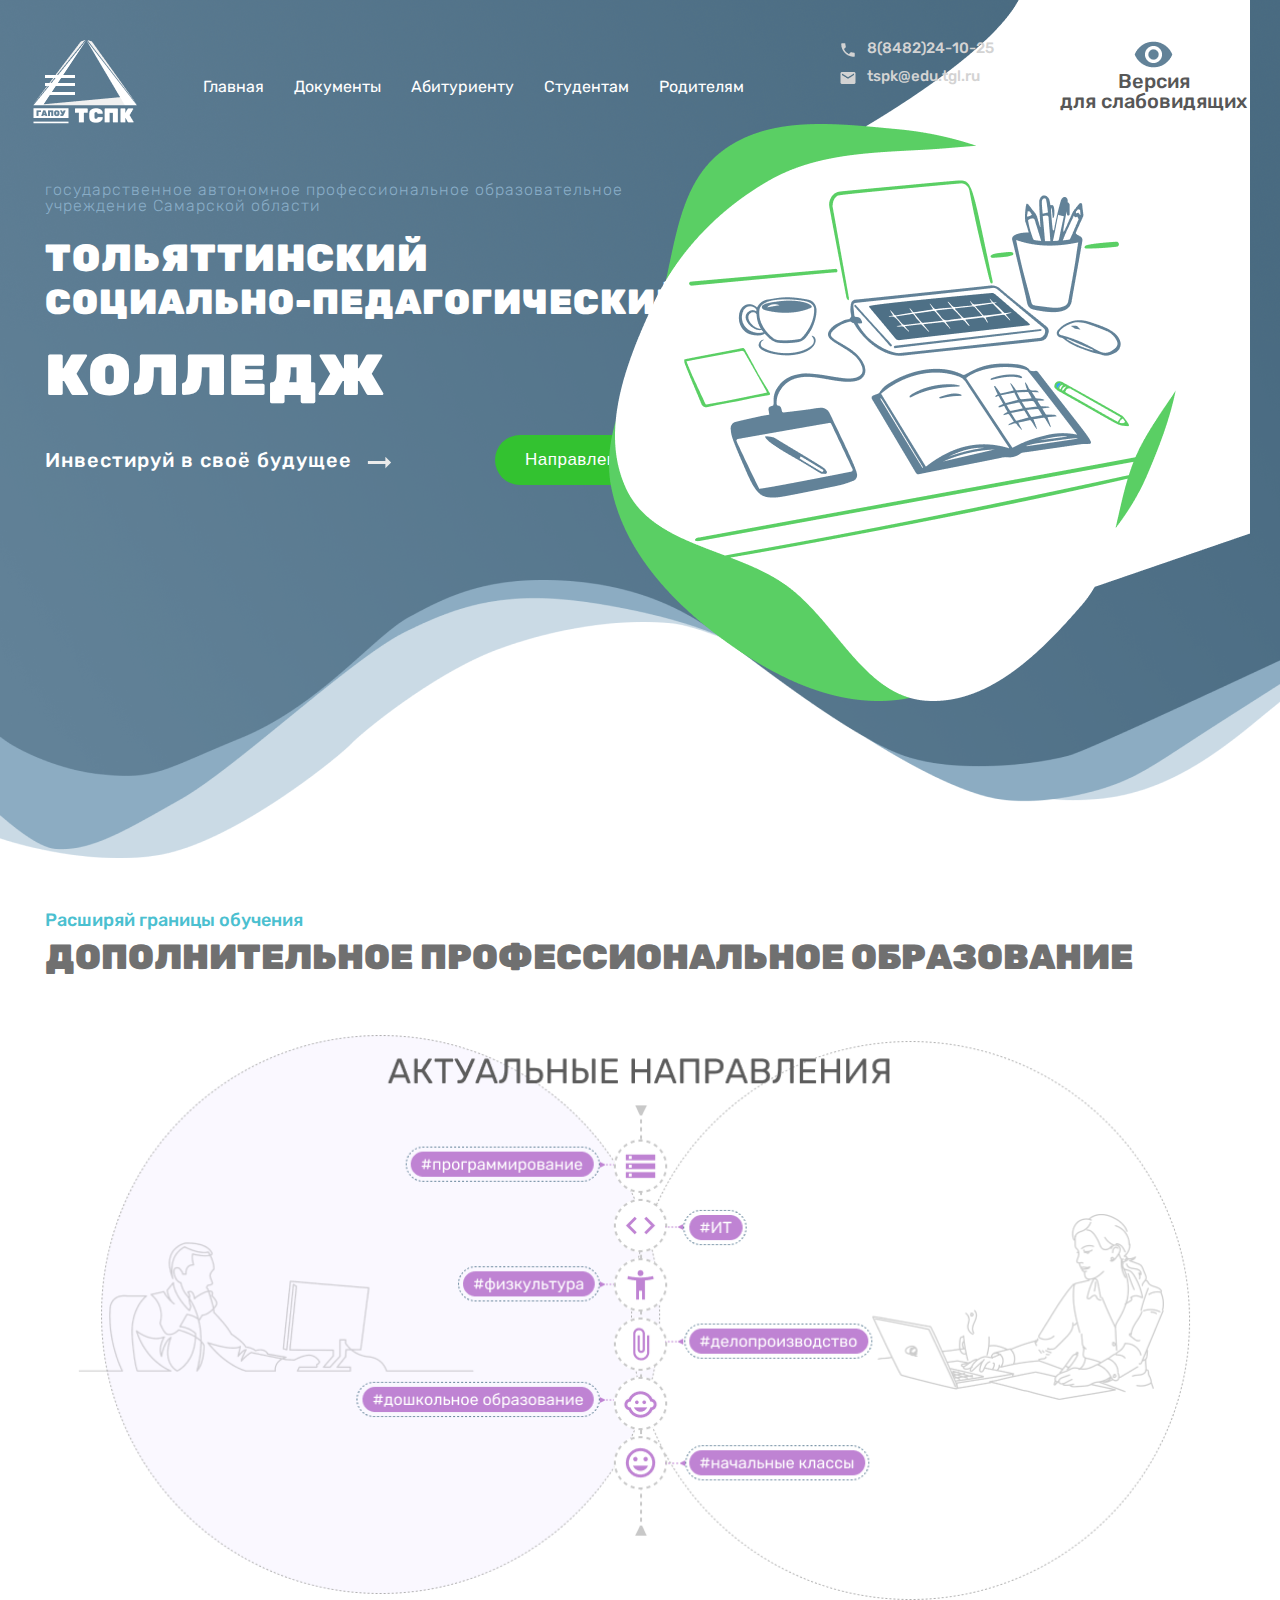
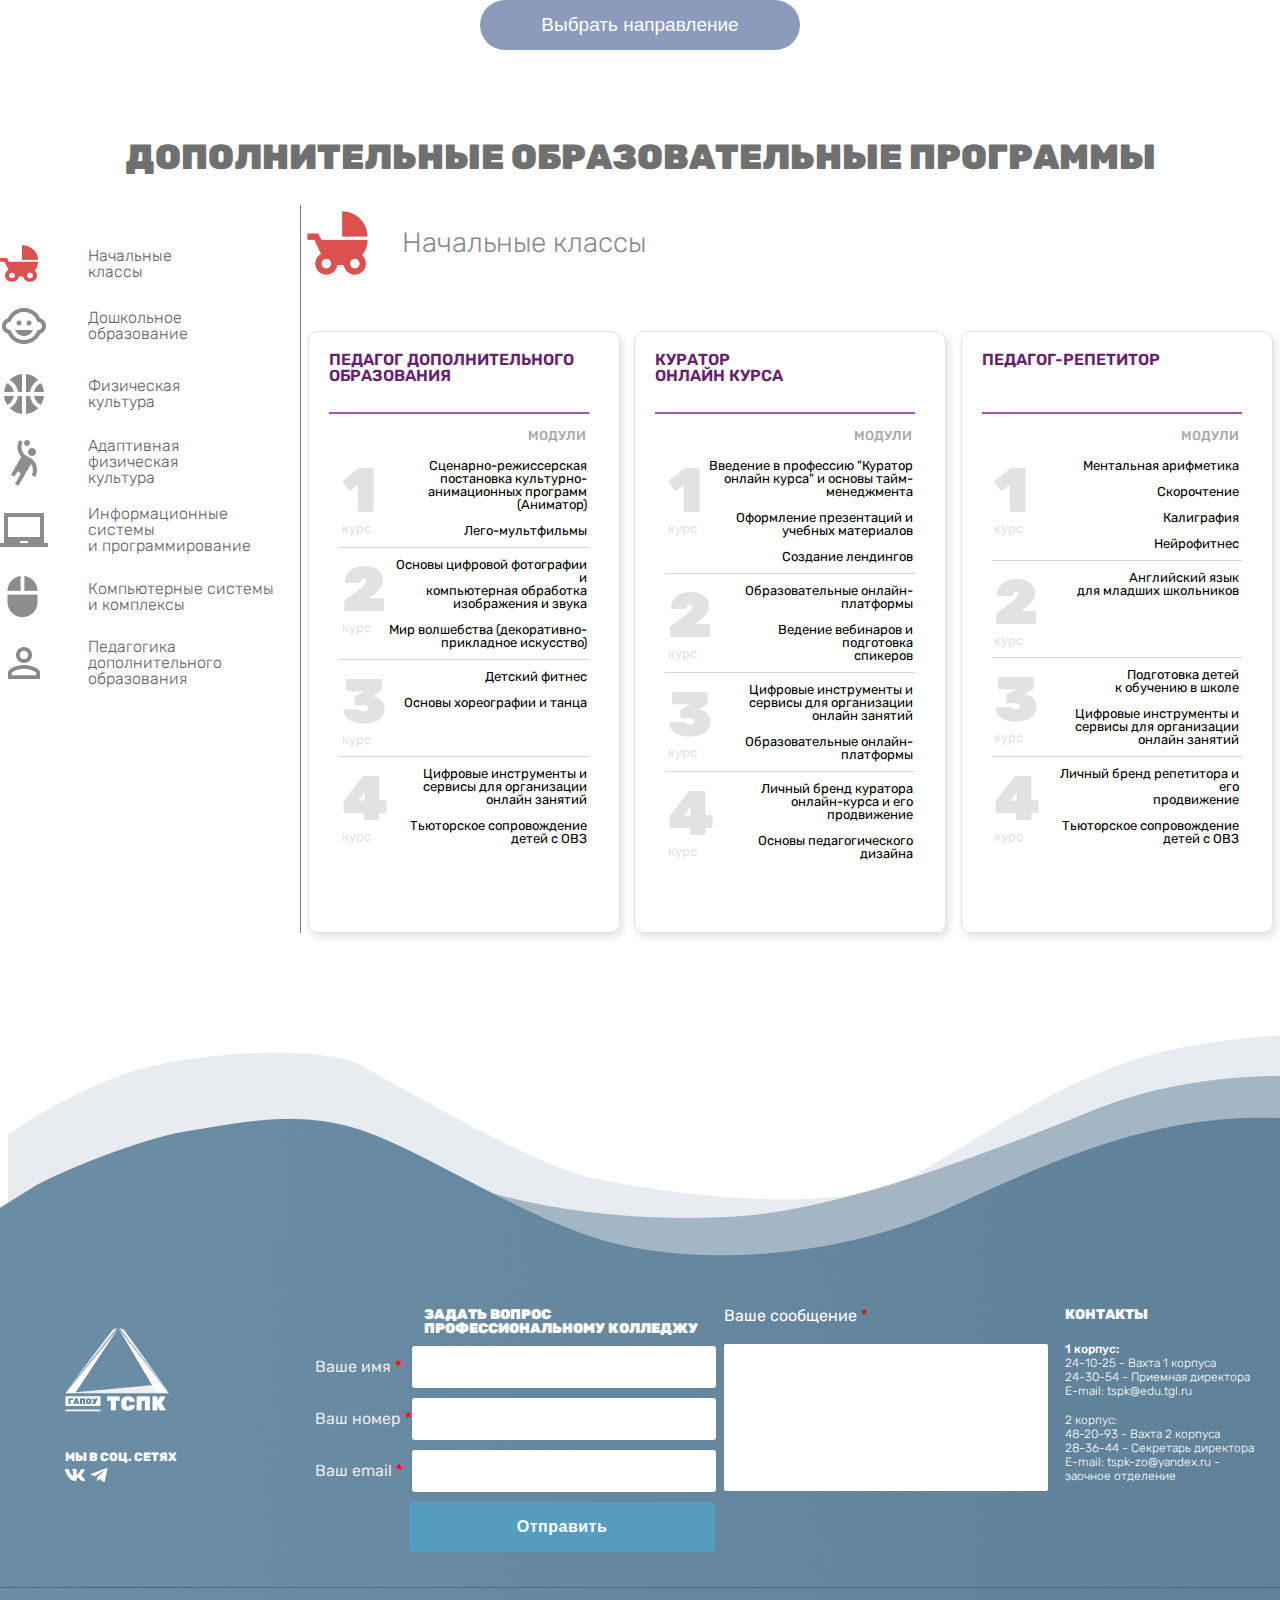
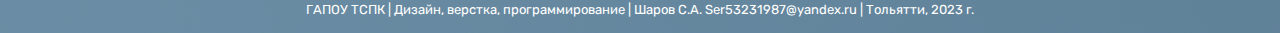
==== additional.html @ d8fa4040 "asd" ====
<!DOCTYPE html>
<html lang="en">
  <head>
    <meta charset="UTF-8" />
    <meta http-equiv="X-UA-Compatible" content="IE=edge" />
    <meta name="viewport" content="width=device-width, initial-scale=1.0" />
    <link rel="stylesheet" href="style.css" />
    <link rel = "icon" href = "faviconBlue.ico" type = "image/x-icon">
    <link rel="preconnect" href="https://fonts.googleapis.com" />
    <link rel="preconnect" href="https://fonts.gstatic.com" crossorigin />
    <link
      href="https://fonts.googleapis.com/css2?family=Rubik:wght@300;400;500;600;700;800;900&display=swap"
      rel="stylesheet"
    />
    <script
      src="https://api-maps.yandex.ru/2.1/?apikey=554945a3-c024-4e71-a5f6-88ca3ccd00a3&lang=ru_RU"
      type="text/javascript"
    ></script>
    <script src="script.js"></script>
    <script   src="https://code.jquery.com/jquery-3.6.3.js"
    integrity="sha256-nQLuAZGRRcILA+6dMBOvcRh5Pe310sBpanc6+QBmyVM="
    crossorigin="anonymous">
  </script>

    <title>ТСПК | Специальности</title>
  </head>
  <body>
    <header>
      
      <div class="header_burger"><span></span></div>
      <div class="wrapperReg">
        <div class="menuReg">
            <div class="headerPop">
              <div class="headerPopLeft">
                <div class="regBtn"><span></span></div>
                <!-- <button class = "close"><img src="popCloseIcon.png" alt=""></button> -->
                <h1 class = "popupTitle">регистрация</h1>
              </div>
              <div class="headerPopRight">
                <img src="signImg.png" alt="">
                <p style = "font-size: 12px; text-transform: uppercase; color: #628298; font-weight: 900;"><span class = "signInLink" style = "cursor: pointer;">Вход</span> | регистрация</p>
              </div>
            </div>
            <div class="popupContainer">
              <form action="#" class = "regForm">
                <div class="formFlex">
                  <div class="leftSideForm">
                    <label for="text">Имя</label>
                    <input type="text">
                    <label for="email">E-mail</label>
                    <input type="email">
                    <label for="password">Введите пароль</label>
                    <input type="password">
                    <input type = "submit" value = "Зарегистрироваться"></input>
                  </div>
                  <div class="rightSideForm">
                    <label for="text">Фамилия</label>
                    <input type="text">
                    <label for="tel">Телефон</label>
                    <input type="tel">
                    <label for="password">Повторите пароль</label>
                    <input type="password">
                    <p style = "font-size:13px; font-weight: 300; max-width: 250px; width: 100%; margin-top: 15px;">Нажимая «Зарегистрироваться», 
                      вы соглашаетесь с <a href = "">правилами сервиса</a> 
                      и <a href = "">обработки персональных данных</a></p>
                  </div>
                </div>
              </form>
            </div>
        </div>
      </div>
      <div class="wrapperSignIn">
        <div class="menuSignIn">
            <div class="headerPop">
              <div class="headerPopLeft">
                <div class="signBtn"><span></span></div>
                <!-- <button class = "close"><img src="popCloseIcon.png" alt=""></button> -->
                <h1 class = "popupTitle">войти в личный кабинет</h1>
              </div>
              <div class="headerPopRight">
                <img src="signImg.png" alt="" style = "margin-right: 10px;">
                <p style = "font-size: 12px; text-transform: uppercase; color: #628298; font-weight: 900;">Вход | <span class = "regLink" style = "cursor: pointer;">регистрация</span></p>
              </div>
            </div>
            <div class="popupContainer">
              <form action="#" class = "signInForm">
                <label for="email">E-mail</label>
                <input type="email">
                <label for="password">Введите пароль</label>
                <input type="password">
                <input type = "submit" value = "Войти"></input>
              </form>
            </div>
        </div>
      </div>
      <div class="wrapper">
        <div class="menuPopup">
            <div class="headerPop">
              <div class="headerPopLeft">
                <div class="popupBtn"><span></span></div>
                <!-- <button class = "close"><img src="popCloseIcon.png" alt=""></button> -->
                <h1 class = "popupTitle">основное меню</h1>
              </div>
              <div class="headerPopRight">
                <img src="signImg.png" alt="" style = "margin-right: 10px;">
                <p style = "font-size: 12px; text-transform: uppercase; color: #628298; 
                font-weight: 900; letter-spacing: 1px;">
                <span class = "signInLink" style = "cursor: pointer;">Вход</span> | <span class = "regLink" style = "cursor: pointer;">регистрация</span></p>
              </div>
            </div>
            <div class="popupContainer">
              <h1 style = "font-size: 17px; color: #636363;font-weight: 900;text-transform: uppercase; margin-top: 30px; margin-left: 3px;">поиск</h1>
              <input type="text" placeholder="Введите поисковый запрос"><img src="" alt="">
            <div class="accordion" id="accordion-1">
              <div class="accordion__item ">
                <div class="accordion__header">
                  <div class="accordionFlex">
                    <img src="popIcon1.png" alt="">
                    <p style = "font-size: 17px; color: #626262; font-weight: 900; text-transform: uppercase;">Главная</p>
                  </div>
                </div>
                <div class="accordion__body">
                  Lorem ipsum dolor, sit amet consectetur adipisicing elit. Tenetur et numquam optio, aut consequuntur iure magni
                  tempore quo, velit, quos ipsum perferendis sit quidem sapiente voluptatem nesciunt rerum soluta amet.
                </div>
              </div>
              <!-- 2 -->
              <div class="accordion__item accordion__item_show">
                <div class="accordion__header">
                  <div class="accordionFlex">
                    <img src="popSvedIcon.png" alt="">
                    <p style = "font-size: 17px; color: #626262; font-weight: 900; text-transform: uppercase;">Сведения об образовательной организации</p>
                  </div>
                </div>
                <div class="accordion__body">
                  <p><a href="">Основные сведения</a></p>
                  <p><a href="">Структура и органы управления образовательной организацией</a></p>
                  <p><a href = "">Документы</a></p>
                  <p><a href="">Образование</a></p>
                  <p><a href="">Образовательные стандарты и требования</a></p>
                  <p><a href="">Руководство. Педагогический (научно-педагогический состав)</a></p>
                  <p><a href="">Материально-техническое обеспечение и оснащенность 
                    образовательного процесса</a></p>
                  <p><a href="">Стипендии и иные виды материальной поддержки</a></p>
                  <p><a href="">Платные образовательные услуги</a></p>
                  <p><a href="">Финансово-хозяйственная деятельность</a></p>
                  <p><a href="">Вакантные места для приема (перевода) обучающихся</a></p>
                  <p><a href="">Доступная среда</a></p>
                  <p><a href="">Международное сотрудничество</a></p>
                </div>
              </div>
              <!-- 3 -->
              <div class="accordion__item">
                <div class="accordion__header">
                  <div class="accordionFlex">
                    <img src="popDocsIcon.png" alt="">
                    <p style = "font-size: 17px; color: #626262; font-weight: 900; text-transform: uppercase;">ДОКУМЕНТЫ</p>
                  </div>
                </div>
                <div class="accordion__body">
                  Lorem ipsum dolor sit amet consectetur, adipisicing elit. Aliquid repellat dicta vel sapiente laudantium minima
                  porro voluptatem nam, alias aliquam qui quasi eveniet odit fugiat eius aspernatur nesciunt veniam expedita!
                </div>
              </div>
              <!-- 4 -->
              <div class="accordion__item">
                <div class="accordion__header">
                  <div class="accordionFlex">
                    <img src="popAbitIcon.png" alt="">
                    <p style = "font-size: 17px; color: #626262; font-weight: 900; text-transform: uppercase;">АБИТУРИЕНТУ</p>
                  </div>
                </div>
                <div class="accordion__body">
                  Lorem ipsum dolor sit amet consectetur, adipisicing elit. Aliquid repellat dicta vel sapiente laudantium minima
                  porro voluptatem nam, alias aliquam qui quasi eveniet odit fugiat eius aspernatur nesciunt veniam expedita!
                </div>
              </div>
              <!-- 5 -->
              <div class="accordion__item">
                <div class="accordion__header">
                  <div class="accordionFlex">
                    <img src="popStudIcon.png" alt="">
                    <p style = "font-size: 17px; color: #626262; font-weight: 900; text-transform: uppercase;">СТУДЕНТАМ</p>
                  </div>
                </div>
                <div class="accordion__body">
                  Lorem ipsum dolor sit amet consectetur, adipisicing elit. Aliquid repellat dicta vel sapiente laudantium minima
                  porro voluptatem nam, alias aliquam qui quasi eveniet odit fugiat eius aspernatur nesciunt veniam expedita!
                </div>
              </div>
            </div>
          
          
            <script>
              $('.header_burger').on('click', function(e){
                e.preventDefault();
                $('.menuPopup').toggleClass('menuPopup_active');
                // $('.header_burger').toggleClass('active');
                $('.wrapper').toggleClass('show');
              });
              $('.popupBtn').on('click', function(){
                $('.menuPopup').toggleClass('menuPopup_active');
                $('.wrapper').toggleClass('show');
                // $('.header_burger').toggleClass('active');
              });
              $('.signInLink').on('click', function(){
                $('.wrapperSignIn').toggleClass('show');
                $('.wrapper').removeClass('show');
                $('.menuPopup').removeClass('menuPopup_active');
                // $('.header_burger').toggleClass('active');
              });
              $('.signBtn').on('click', function(){
                $('.wrapperSignIn').toggleClass('show');
                $('.wrapperReg').removeClass('show');
                $('.wrapper').toggleClass('show');
                $('.menuPopup').toggleClass('menuPopup_active');
                // $('.header_burger').toggleClass('active');
              });
              $('.regLink').on('click', function(){
                $('.wrapper').removeClass('show');
                $('.wrapperSignIn').removeClass('show');  
                $('.menuPopup').removeClass('menuPopup_active');
                // $('.header_burger').toggleClass('active');
                $('.wrapperReg').toggleClass('show');
              });
              $('.regBtn').on('click', function(){
                $('.wrapperReg').removeClass('show');
                $('.menuPopup').toggleClass('menuPopup_active');
                $('.wrapper').toggleClass('show');
                $('.wrapperSignIn').removeClass('show');

                // $('.header_burger').toggleClass('active');
              });
              class ItcAccordion {
                constructor(target, config) {
                  this._el = typeof target === 'string' ? document.querySelector(target) : target;
                  const defaultConfig = {
                    alwaysOpen: true
                  };
                  this._config = Object.assign(defaultConfig, config);
                  this.addEventListener();
                }
                addEventListener() {
                  this._el.addEventListener('click', (e) => {
                    const elHeader = e.target.closest('.accordion__header');
                    if (!elHeader) {
                      return;
                    }
                    if (!this._config.alwaysOpen) {
                      const elOpenItem = this._el.querySelector('.accordion__item_show');
                      if (elOpenItem) {
                        elOpenItem !== elHeader.parentElement ? elOpenItem.classList.toggle('accordion__item_show') : null;
                      }
                    }
                    elHeader.parentElement.classList.toggle('accordion__item_show');
                  });
                }
              }
          
              new ItcAccordion('#accordion-1');
              new ItcAccordion('#accordion-2');
    
              
    
            </script>
            </div>
        </div>
      </div>
      <!-- popup -->
<div class="headerInner">
      <div class="logoTspk"><img src="Tspklogo.png" alt="tspk" /></div>
      <div class="headerMenu">
        <ul>
          <li><a href="">Главная</a></li>
          <li><a href="">Документы</a></li>
          <li><a href="">Абитуриенту</a></li>
          <li><a href="">Студентам</a></li>
          <li><a href="">Родителям</a></li>
        </ul>
      </div>
      <div class="headerContacts">
        <div class="numberContact">
          <img src="Phone.png" alt="phone" />
          <p>8(8482)24-10-25</p>
        </div>
        <div class="emailContact">
          <img src="Email.png" alt="Email" />
          <p>tspk@edu.tgl.ru</p>
        </div>
      </div>
      <div class="imparedBlock">
        <div class="imparedImg">
          <img src="impared.png" alt="impared" />
        </div>
        <div class="imparedTextblock">
          <p>Версия</p>
          <p>для слабовидящих</p>
        </div>
      </div>
    </div>
    <div class="secondSection">
      <div class="container">
        <div class="leftBlock">
          <p class="firstSent">
            государственное автономное профессиональное образовательное
          </p>
          <p class="firstSent">учреждение Самарской области</p>
          <p class="secondSent">ТОЛЬЯТТИНСКИЙ</p>
          <p class="thirdSent">СОЦИАЛЬНО-ПЕДАГОГИЧЕСКИЙ</p>
          <p class="fourthSent">КОЛЛЕДЖ</p>
        </div>
        <div class="rightBlock">
          <img src="rightImg.png" alt="tech" />
        </div>
        <div class="buttonBlock">
          <div class="investBlock">
            <div class="investText">
              <p>Инвестируй в своё будущее</p>
            </div>
            <div class="investImgArrow">
              <img src="Arrow right alt.png" alt="arrowRight" />
            </div>
          </div>
          <button class="directionsBtn">
            Направления <img src="Arrow circle down.png" alt="arrowDown" />
          </button>
        </div>
      </div>
    </div>
    </header>
    <main>
      <div class="mainContainer">
            <p class="greetWords">Расширяй границы обучения</p>
            <h1 class="titleClass" style = "margin-bottom: 60px;">ДОПОЛНИТЕЛЬНОЕ ПРОФЕССИОНАЛЬНОЕ ОБРАЗОВАНИЕ</h1>
            <div class="additionalImgBlock">
                <img src="additionalImg.png" alt="">
            </div>
            <button class = "additionalBtn">Выбрать направление</button>
            <h1 class="titleClass" style = "margin-bottom: 30px; text-align: center;">ДОПОЛНИТЕЛЬНЫЕ ОБРАЗОВАТЕЛЬНЫЕ ПРОГРАММЫ</h1>
        </div>
        <div class="programContainer">
            <div class="programBlock">
                <div class="progLeftBlock">
                    <div class="programName">
                        <img src="childProg.png" alt="programIMG" style = "margin-right: 50px;">
                        <p>Начальные <br>классы</p>
                    </div>
                    <!-- 2 -->
                    <div class="programName">
                        <img src="secondProg.png" alt="programIMG">
                        <p>Дошкольное <br>образование</p>
                    </div>
                    <!-- 3 -->
                    <div class="programName">
                        <img src="thirdProg.png" alt="programIMG">
                        <p>Физическая <br>культура</p>
                    </div>
                    <!-- 4 -->
                    <div class="programName">
                        <img src="fourthProg.png" alt="programIMG">
                        <p>Адаптивная<br>физическая<br>культура</p>
                    </div>
                    <!-- 5 -->
                    <div class="programName">
                        <img src="fifthProg.png" alt="programIMG">
                        <p>Информационные <br>системы <br>и программирование</p>
                    </div>
                    <!-- 6 -->
                    <div class="programName">
                        <img src="sixthProg.png" alt="programIMG" style = "margin-right: 43px;">
                        <p>Компьютерные системы<br> и комплексы</p>
                    </div>
                    <!-- 7 -->
                    <div class="programName">
                        <img src="seventhProg.png" alt="programIMG">
                        <p>Педагогика<br>дополнительного<br>образования</p>
                    </div>
                </div>
                <div class="progRightBlock">
                    <div class="titleProgBlock">
                        <img src="titleProg.png" alt="">
                        <p style = "font-size: 28px; color:#8b8b8b;font-weight: 300; ">Начальные классы</p>
                    </div>
                    <div class="progFlex">
                        <div class="progCard">
                            <div class="titleProgCard">
                                <h1 style = "font-size: 16px; color: #68216f; font-weight: 600; text-transform: uppercase;">педагог дополнительного <BR>образования</h1>
                            </div>
                            <div class="subtitleProgCard">
                                <h3>МОДУЛИ</h3>
                            </div>
                            <div class="progCardInner">
                                <div class="numberCourse">
                                    <p style = "font-size: 63px; font-weight: 900; color: #e2e2e2;">1</p>
                                    <p style = "font-size: 13px; color: #e2e2e2;">курс</p>
                                </div>
                                <div class="progCardText">
                                    <p>Сценарно-режиссерская <br>постановка культурно-<br>анимационных программ <br>(Аниматор)</p>
                                    <br>
                                    <p>Лего-мультфильмы</p>
                                </div>
                            </div>
                            <div class="divider"></div>
                            <div class="progCardInner">
                                <div class="numberCourse">
                                    <p style = "font-size: 63px; font-weight: 900; color: #e2e2e2;">2</p>
                                    <p style = "font-size: 13px; color: #e2e2e2;">курс</p>
                                </div>
                                <div class="progCardText">
                                    <p>Основы цифровой фотографии и <br>компьютерная обработка <br>изображения и звука </p>
                                    <br>
                                    <p>Мир волшебства (декоративно-<br>прикладное искусство)</p>
                                </div>
                            </div>
                            <div class="divider"></div>
                            <div class="progCardInner">
                                <div class="numberCourse">
                                    <p style = "font-size: 63px; font-weight: 900; color: #e2e2e2;">3</p>
                                    <p style = "font-size: 13px; color: #e2e2e2;">курс</p>
                                </div>
                                <div class="progCardText">
                                    <p>Детский фитнес</p>
                                    <br>
                                    <p>Основы хореографии и танца</p>
                                </div>
                            </div>
                            <div class="divider"></div>
                            <div class="progCardInner">
                                <div class="numberCourse">
                                    <p style = "font-size: 63px; font-weight: 900; color: #e2e2e2;">4</p>
                                    <p style = "font-size: 13px; color: #e2e2e2;">курс</p>
                                </div>
                                <div class="progCardText">
                                    <p>Цифровые инструменты и <br>сервисы для  организации <br>онлайн занятий </p>
                                    <br>
                                    <p>Тьюторское сопровождение <br>детей с ОВЗ</p>
                                </div>
                            </div>
                        </div>
                        <div class="progCard">
                            <!-- 2 -->
                            <div class="titleProgCard">
                                <h1 style = "font-size: 16px; color: #68216f; font-weight: 600; text-transform: uppercase;">куратор<BR>онлайн курса</h1>
                            </div>
                            <div class="subtitleProgCard">
                                <h3>МОДУЛИ</h3>
                            </div>
                            <div class="progCardInner">
                                <div class="numberCourse">
                                    <p style = "font-size: 63px; font-weight: 900; color: #e2e2e2;">1</p>
                                    <p style = "font-size: 13px; color: #e2e2e2;">курс</p>
                                </div>
                                <div class="progCardText">
                                    <p>Введение в профессию "Куратор <br>онлайн курса" и основы тайм-<br>менеджмента</p>
                                    <br>
                                    <p>Оформление презентаций и <br>учебных материалов </p>
                                    <br>
                                    <p>Создание лендингов</p>
                                </div>
                            </div>
                            <div class="divider"></div>
                            <div class="progCardInner">
                                <div class="numberCourse">
                                    <p style = "font-size: 63px; font-weight: 900; color: #e2e2e2;">2</p>
                                    <p style = "font-size: 13px; color: #e2e2e2;">курс</p>
                                </div>
                                <div class="progCardText">
                                    <p>Образовательные онлайн-<br>платформы</p>
                                    <br>
                                    <p>Ведение вебинаров и подготовка <br>спикеров</p>
                                </div>
                            </div>
                            <div class="divider"></div>
                            <div class="progCardInner">
                                <div class="numberCourse">
                                    <p style = "font-size: 63px; font-weight: 900; color: #e2e2e2;">3</p>
                                    <p style = "font-size: 13px; color: #e2e2e2;">курс</p>
                                </div>
                                <div class="progCardText">
                                    <p>Цифровые инструменты и <br>сервисы для  организации <br>онлайн занятий </p>
                                    <br>
                                    <p>Образовательные онлайн-<br>платформы</p>
                                </div>
                            </div>
                            <div class="divider"></div>
                            <div class="progCardInner">
                                <div class="numberCourse">
                                    <p style = "font-size: 63px; font-weight: 900; color: #e2e2e2;">4</p>
                                    <p style = "font-size: 13px; color: #e2e2e2;">курс</p>
                                </div>
                                <div class="progCardText">
                                    <p>Личный бренд куратора онлайн-курса и его продвижение</p>
                                    <br>
                                    <p>Основы педагогического <br>дизайна</p>
                                </div>
                            </div>
                        </div>
                        <!-- 3 -->
                        <div class="progCard">
                            <div class="titleProgCard">
                                <h1 style = "font-size: 16px; color: #68216f; font-weight: 600; text-transform: uppercase;">педагог-репетитор</h1>
                            </div>
                            <div class="subtitleProgCard">
                                <h3>МОДУЛИ</h3>
                            </div>
                            <div class="progCardInner">
                                <div class="numberCourse">
                                    <p style = "font-size: 63px; font-weight: 900; color: #e2e2e2;">1</p>
                                    <p style = "font-size: 13px; color: #e2e2e2;">курс</p>
                                </div>
                                <div class="progCardText">
                                    <p>Ментальная арифметика </p>
                                    <br>
                                    <p>Скорочтение</p>
                                    <br>
                                    <p>Калиграфия </p>
                                    <br>
                                    <p>Нейрофитнес</p>
                                </div>
                            </div>
                            <div class="divider"></div>
                            <div class="progCardInner">
                                <div class="numberCourse">
                                    <p style = "font-size: 63px; font-weight: 900; color: #e2e2e2;">2</p>
                                    <p style = "font-size: 13px; color: #e2e2e2;">курс</p>
                                </div>
                                <div class="progCardText">
                                    <p>Английский язык <br>для младших школьников </p>
                                </div>
                            </div>
                            <div class="divider"></div>
                            <div class="progCardInner">
                                <div class="numberCourse">
                                    <p style = "font-size: 63px; font-weight: 900; color: #e2e2e2;">3</p>
                                    <p style = "font-size: 13px; color: #e2e2e2;">курс</p>
                                </div>
                                <div class="progCardText">
                                    <p>Подготовка детей <br>к обучению в школе </p>
                                    <br>
                                    <p>Цифровые инструменты и <br>сервисы для  организации <br>онлайн занятий </p>
                                </div>
                            </div>
                            <div class="divider"></div>
                            <div class="progCardInner">
                                <div class="numberCourse">
                                    <p style = "font-size: 63px; font-weight: 900; color: #e2e2e2;">4</p>
                                    <p style = "font-size: 13px; color: #e2e2e2;">курс</p>
                                </div>
                                <div class="progCardText">
                                    <p>Личный бренд репетитора и его <br>продвижение</p>
                                    <br>
                                    <p>Тьюторское сопровождение <br>детей с ОВЗ</p>
                                </div>
                            </div>
                        </div>
                    </div>
                </div>
            </div>
        </div>
    </main>
    <footer>
      <div class="spaceBlock"></div>
      <div class="footerContainer">
        <div class="footerSections">
          <div class="leftSection">
            <div class="logoTspk">
              <img src="Tspklogo.png" alt="logoTspk" />
            </div>
            <p style = "font-size: 12px; line-height: 15px; font-weight: 800;color:#fff; margin-top: 30px;">МЫ В СОЦ. СЕТЯХ</p>
            <div class="socialImgs">
              <img src="vkImg.png" alt="vkImg" />
              <img src="TelegramImg.png" alt="TelegramImg" />
            </div>
          </div>
          <div class="middleSection">
            <form action="" class="ContactWithUs">

              <div class="contactLeftBlock">
                <div class="labeldiv">
                  <label for="text">ЗАДАТЬ ВОПРОС ПРОФЕССИОНАЛЬНОМУ КОЛЛЕДЖУ</label>
                </div>

                <div class="contactWithUs">
                  <label for="text">Ваше имя <span style = "color: red;">*</span></label>
                  <input style = "width: 300px; height: 40px;     border: none;
                  border-radius: 3px;" type="text" class="nameInput" />
                </div>
                <div class="contactWithUs">
                  <label for="phone">Ваш номер <span style = "color: red;">*</span></label>
                  <input style = "width: 300px; height: 40px;     border: none;
                  border-radius: 3px;" type="phone" class="phoneInput" />
                </div>
                <div class="contactWithUs">
                  <label for="email">Ваш email <span style = "color: red;">*</span></label>
                  <input style = "width: 300px; height: 40px;     border: none;
                  border-radius: 3px;" type="email" class="emailInput" />
                  

                </div>
                <input type="submit" value="Отправить" class="contactButton"/>
                <div class="contactWithUs">
                </div>
              </div>
              <div class="contactRightBlock">
                <label for="textarea">Ваше сообщение <span style = "color: red;">*</span></label>
                <textarea name="userMessage" id="userMsgText" cols="30" rows="10"></textarea>
              </div>
            </form>
          </div>
          <div class="rightSection">
            <div class="contactsInfo">
              <p class = "contactsTitle">КОНТАКТЫ</p>
              <div class="addressblock">
                <div class="firstContacts">
                  <p style = "font-weight: 500;">1 корпус:</p>
                  <p>24-10-25 - Вахта 1 корпуса</p>
                  <p>24-30-54 - Приемная директора</p>
                  <p>E-mail: tspk@edu.tgl.ru</p>
                </div>
                <div class="secondContacts">
                  <p>2 корпус:</p>
                  <p>48-20-93 - Вахта 2 корпуса</p>
                  <p>28-36-44 - Секретарь директора</p>
                  <p>E-mail: tspk-zo@yandex.ru - заочное отделение</p>
                </div>
              </div>
            </div>
          </div>
        </div>
      </div>
      <div class="copyrightBlock">
        <span>ГАПОУ ТСПК | Дизайн, верстка, программирование | Шаров С.А. Ser53231987@yandex.ru | Тольятти, 2023 г.</span>
      </div>
    </footer>
  </body>
</html>
---- style.css ----
html,
body,
div,
span,
applet,
object,
iframe,
h1,
h2,
h3,
h4,
h5,
h6,
p,
blockquote,
pre,
a,
abbr,
acronym,
address,
big,
cite,
code,
del,
dfn,
em,
img,
ins,
kbd,
q,
s,
samp,
small,
strike,
strong,
sub,
sup,
tt,
var,
b,
u,
i,
center,
dl,
dt,
dd,
ol,
ul,
li,
fieldset,
form,
label,
legend,
table,
caption,
tbody,
tfoot,
thead,
tr,
th,
td,
article,
aside,
canvas,
details,
embed,
figure,
figcaption,
footer,
header,
hgroup,
menu,
nav,
output,
ruby,
section,
summary,
time,
mark,
audio,
video {
  margin: 0;
  padding: 0;
  border: 0;
  font-size: 100%;
  font: inherit;
  vertical-align: baseline;
}
article,
aside,
details,
figcaption,
figure,
footer,
header,
hgroup,
menu,
nav,
section {
  display: block;
}
html {
  height: 100%;
}
body {
  font-family: "Rubik", sans-serif;
  line-height: 1;
}
ol,
ul {
  list-style: none;
}
blockquote,
q {
  quotes: none;
}
blockquote:before,
blockquote:after,
q:before,
q:after {
  content: "";
  content: none;
}
table {
  /* border-collapse: collapse; */
  border-spacing: 0;
}
.numberSection{
    position: absolute;
    color: #f2f2f2;
    font-weight: 900;
    font-size: 100px;
}
.numberSection5{
  position: absolute;
  margin-top: 110px;
    color: rgba(242, 242, 242, 0.25);
    font-weight: 900;
    font-size: 100px;
}
header {
  background-repeat: no-repeat;
  background-image: url("./back.png");
  height: 900px;
}

.headerInner {
  margin: 0 auto;
  position: relative;
  display: flex;
  max-width: 1440px;
  align-items: center;
  background: transparent;
  z-index: 4;
  justify-content: space-around;
}
.headerMenu {
  margin-top: 20px;
}
.headerMenu ul {
  display: flex;
  line-height: 19px;
  font-weight: 400;
  font-size: 16px;
}
.popImg {
  max-width: 150px;
  /* width: 150px; */
  margin-top: 20px;
}
.logoTspk {
  max-width: 200px;
  /* width: 200px; */
  margin-top: 20px;
}
.headerMenu li a {
  padding-right: 30px;
  text-decoration: none;
  color: #fff;
}
.headerContacts {
  max-height: 70px;
  height: 70px;
}
.numberContact img,
.emailContact img {
  margin-right: 10px;
}
.numberContact {
  margin-bottom: 10px;
}
.numberContact,
.emailContact {
  display: flex;
}
.numberContact,
.emailContact p {
  font-weight: 500;
  font-size: 15px;
  /* font-family: 'rubik', sans-serif; */
  color: #d3d3d3;
}

.imparedBlock {
  font-size: 20px;
  max-width: 300px;
  /* width: 300px; */
  color: #575757;
  font-weight: 500;
  /* font-family: 'rubik', sans-serif; */
  display: flex;
  align-items: center;
  flex-direction: column;
}

.secondSection {
  margin: 0 auto;
  max-width: 1190px;
  width: 100%;
}

.container {
  max-width: 650px;
  width: 100%;
}
.imparedTextblock {
  text-align: center;
}

.secondSection {
  display: flex;
  margin-top: 50px;
}
.firstSent {
  color: #89adc7;
  /* font-family: 'rubik', sans-serif; */
  font-weight: 300;
  letter-spacing: 1px;
}

.secondSent {
  color: #fff;
  /* font-family: 'rubik', sans-serif; */
  font-weight: 900;
  font-size: 38px;
  margin-top: 25px;
  letter-spacing: 1px;
}

.thirdSent {
  color: #fff;
  /* font-family: 'rubik', sans-serif; */
  font-weight: 900;
  font-size: 35px;
  line-height: 50px;
  letter-spacing: 1px;
}
.fourthSent {
  color: #fff;
  /* font-family: 'rubik', sans-serif; */
  font-weight: 900;
  font-size: 58px;
  margin-top: 20px;
  letter-spacing: 1px;
}

.buttonBlock {
  display: flex;
  justify-content: space-between;
  margin-top: 30px;
}
.investBlock {
  display: flex;
  color: #fff;
  font-weight: 500;
  font-size: 20px;
  align-items: center;
  letter-spacing: 1px;
}
.investText {
  margin-right: 10px;
}
.investImgArrow {
  height: 31px;
}

.directionsBtn {
  width: 200px;
  height: 50px;
  color: #fff;
  display: flex;
  background-color: #33c230;
  border-radius: 58px;
  font-size: 17px;
  border: none;
  align-items: center;
  letter-spacing: 0.5px;
  padding: 0px 10px 0px 30px;
  justify-content: space-between;
}
.rightBlock {
  z-index: 1;
  position: absolute;
  right: 30px;
  top: 0;
}

.greetWords {
  font-size: 18px;
  color: #4bc0d0;
  font-weight: 500;
  line-height: 40px;
}

.mainContainer {
  margin: 0 auto;
  max-width: 1190px;
  width: 100%;
}

.greetBlocks {
  display: flex;
  justify-content: space-between;
  align-items: center;
}

.leftGreetBlock {
  max-width: 255px;
}
.rightGreetBlock {
  max-width: 925px;
  line-height: 19px;
  font-size: 16px;
  color: #696969;
}
.titleClass {
  font-size: 35px;
  color: #707070;
  font-weight: 900;
}

.categoriesBlock {
  margin-top: 70px;
}
.firstLine,
.secondLine {
  display: flex;
  justify-content: space-between;
  flex-wrap: wrap;
}

.firstLine {
  margin-bottom: 40px;
}

.CategoryBlock {
  background-color: #fafafa;
  max-width: 255px;
  text-align: center;
  width: 100%;
  min-height: 181px;
  height: 100%;
  border: 1px solid #d9dcde;
  border-radius: 3px;
  display: flex;
  flex-direction: column;
  justify-content: center;
}
.CatBlockContent {
  margin: 0 auto;
}
.checkRas {
    display: none;
}
.CategoryBlock:hover {
  background-color: #33c230;

  .checkRas {
    display: block;
  }
  .noCheckRas {
    display: none;
    overflow: hidden;

  }
  .tesxColor {
    color: #FFFFFF;
  }
}

.textCategoryBlock p {
  line-height: 21px;
  font-weight: 600;
  font-size: 18px;
  color: #7b7b7b;
}

.viewMoreBtn {
  margin-top: 50px;
  width: 180px;
  height: 50px;
  color: #fff;
  display: flex;
  background-color: #33c230;
  border-radius: 58px;
  font-size: 14px;
  font-weight: 600;
  border: none;
  margin-bottom: 130px;
  align-items: center;
  letter-spacing: 0.5px;
  padding: 0px 10px 0px 37px;
  justify-content: space-between;
}

.directionsSection {
  display: flex;
  justify-content: space-between;
  margin-bottom: 130px;
  flex-wrap: wrap;
}

.directionsBlock {
  display: flex;
  margin-top: 80px;
}
.directImgBlock {
  margin-right: 10px;
}
.directTitle {
  line-height: 31px;
  letter-spacing: 1px;
  color: #628298;
  font-size: 25px;
  font-weight: 900;
  margin-bottom: 10px;
}
.directTextBlock {
  font-size: 15px;
  color: #686868;
  line-height: 18px;
  max-width: 180px;
}

.newsBlock {
  max-width: 275px;
  height: 164px;
  width: 100%;
  border: 1px solid #b6b6b6;
  border-radius: 6px;
  min-height: 360px;
}
.newsImgBlock {
  height: 140px;
}
.newsFeedbackBlock {
  max-width: 275px;
  width: 100%;
  background-color: #628298;
  height: 30px;
  position: absolute;
  z-index: 4;
}

.newsTextBlock {
  margin: 0 auto;
  font-size: 14px;
  margin-top: 50px;
  font-weight: 400;
  margin-left: 15px;
  color: #535353;
  line-height: 17px;
}

.newsSection {
  margin-top: 60px;
  display: flex;
  justify-content: space-between;
  margin-bottom: 70px;
  flex-wrap: wrap;
}

.newsFeedbackBlock {
  display: flex;
  justify-content: space-around;
  align-items: center;
}
.newsfbDate,
.newsViewsBlock,
.newsLikesBlock {
  display: flex;
  color: #fff;
  font-size: 11px;
  text-align: center;
  align-items: center;
}
.newsLikesnViewsBlock {
  display: flex;
  justify-content: space-between;
}
.newsViewsText {
  margin-right: 15px;
}
.newsViewsImg,
.newsLikesImg {
  margin-right: 5px;
}

.newsMoreBtn {
  display: flex;
  justify-content: flex-end;
  margin-top: 30px;
  margin-right: 20px;
  text-decoration: none;
  color: #2e952c;
  text-align: end;
}

.newsLoadMore {
  width: 200px;
  height: 50px;
  margin: 0 auto;
  color: #fff;
  display: flex;
  background-color: #33c230;
  border-radius: 58px;
  font-size: 17px;
  border: none;
  align-items: center;
  letter-spacing: 0.5px;
  padding: 0px 10px 0px 37px;
  justify-content: space-between;
}

.resourcesContainer {
  margin-top: 60px;
  max-width: 1920px;
  width: 100%;
  background: linear-gradient(to right, #628298, #4a697e);
  margin-bottom: 80px;
}

.courceTextBlock {
  width: 130px;
}
.courceBlock {
  max-width: 130px;
  display: flex;
  flex-direction: column;
  margin-right: 10px;
}
.courcesBlock {
  display: flex;
  width: 500px;
  border-right: 1px solid #85adc8;
}

.courceImg {
  border: 1px solid #4a697e;
  display: flex;
  justify-content: center;
  align-items: center;
  border-radius: 20px;
  margin-bottom: 15px;
  padding: 11px 10px 13px 7px;
  width: 50%;
}

.courceImg:hover {
  background-color: #33c230;
}

.titleResources {
  font-size: 35px;
  color: #fff;
  font-weight: 900;
  margin-bottom: 50px;
}

.resourceSliderBlock button {
  background: none;
  border: none;
}

.slider {
  border: 2px solid #000;
  max-width: 80%;
  margin: 0 auto;
  overflow: hidden;
}

.sliderContainer {
  width: 700px;
}

.slider-line {
  display: flex;
  background: none;
  transition: all ease 1s;
}

.resourcesBlock {
  display: flex;
}

.aboutText1stLine,
.aboutText2ndLine {
  margin-bottom: 30px;
}
.aboutText1stLine {
  margin-right: 5px;
}

.aboutImg1stLine {
  margin-right: 5px;
}

.aboutImg2ndLine {
  margin-left: 3px;
  margin-right: 13px;
}

.about1stLine {
  display: flex;
}

.leftAboutBlock {
  width: 500px;
}

.aboutBlocks {
  display: flex;
}

footer {
  margin-top: 100px;
  background-image: url("/footbg1.png");
  background-repeat: no-repeat;
  height: 600px;
}
.spaceBlock {
  width: 100%;
  height: 275px;
}

.footerSections {
  display: flex;
  margin-bottom: 25px;
}

.labeldiv{
    max-width: 73%;
    width: 100%;
    margin-left: auto;
}

div.contactWithUs{
    display: flex;
    align-items: center;
    justify-content: space-between;
}



form.ContactWithUs {
  display: flex;
}
div.contactWithUs {
  display: table-row;
}
label,
input {
  display: table-cell;
  margin-bottom: 10px;
}

.offer__slider {
  width: 650px;
  /* margin-top: 50px; */
  display: flex;
  flex-direction: column;
  align-items: flex-end;
}
.offer__slider-counter {
  display: flex;
  /* width: 180px; */
  align-items: center;
  font-size: 24px;
  color: rgba(0, 0, 0, 0.5);
}
.offer__slider-wrapper {
  width: 100%;
  margin-top: 15px;
  box-shadow: 0 4px 30px rgba(0, 0, 0, 0.25);
}
.offer__slider-prev {
  margin-right: 10px;
  cursor: pointer;
}
.offer__slider-next {
  margin-left: 10px;
  cursor: pointer;
}
.offer__slider #current {
  font-size: 48px;
  font-weight: 700;
  color: #000;
}
.offer__slide {
  width: 100%;
  height: 300px;
}
.offer__slide img {
  width: 100%;
  height: 100%;
  object-fit: cover;
}

.usefulLinksBlock{
  margin-top: 200px;
  margin-bottom: 100px;
  padding-bottom: 100px;
}

.labeldiv{
  font-size: 14px;
  font-weight: 900;
  color: #fff;
  margin-bottom: 10px;
}

.contactRightBlock{
  color:#fff;
}
#userMsgText{
  margin-top: 20px;
  width: 320px;
  height: 143px;
  resize: none;
  border: none;
  border-radius: 2px;
}

.contactWithUs{
  color: #e9e9e9;
}

.footerContainer{
  margin: 0 auto;
    max-width: 1250px;
    width: 100%;
}

.leftSection{
  margin-left: 50px;
  max-width: 250px;
  width: 100%;
}

.rightSection{
  max-width: 200px;
  width: 100%;
}
.middleSection{
  max-width: 1000px;
  width: 100%;
}

.contactLeftBlock{
  margin-right: 5px;
}


.contactsTitle{
  color: #fff;
  font-weight: 800;
  font-size: 14px;
  margin-bottom: 20px;
}
.contactButton{
  margin-left: 94px;
  max-width: 306px;
  width: 100%;
  text-align: center;
  border: none;
  font-size: 16px;
  color: #fff;
  height: 50px;
  line-height: 24px;
  letter-spacing: 0.5px;
  border-radius: 4px;
  font-weight: 600;
  background-color: #569CBE;
}

.secondContacts{
  margin-top: 15px;
}
.firstContacts, .secondContacts{
  color: #fff;
  font-size: 12px;
  font-weight: 300;
  line-height: 14px;
}

.copyrightBlock{
  width: 100%;
  color: #fff;
  text-align: center;
  border-top: 1px solid #4F6C81;
  padding-top: 15px;
  font-size: 13px;
  font-weight: 400;
}

.textBlockGreets{
  font-size: 16px;
  color: #868686;
  line-height: 19px;
  max-width: 1108px;
  width: 100%;
  margin-top: 10px;
  margin-bottom: 20px;

}

.textBlockGreetsBottom{
  margin-bottom: 40px;
}

.cardBlock{
  padding-top: 40px;
  background-color: #f6f6f6;
}

.card{
  background-image: url("firstCard.png");
  background-repeat: no-repeat;
  background-position: right;
  margin-bottom: 50px;
  max-width: 360px;
  height: 290px;
  width: 100%;
  border: 1px solid #dcdcdc;
}
.secondCard, .thirdCard, .fourthCard, .fifthCard, .sixthCard, .seventhCard, .eighthCard, .ninthCard, .tenthCard{
  background-repeat: no-repeat;
  background-position: right;
  margin-bottom: 50px;
  max-width: 360px;
  height: 290px;
  width: 100%;
  border: 1px solid #dcdcdc;
}

.secondCard{
  background-image: url("secondCard1.png");
}
.secondCard .cardTerm{
  font-size: 10px;
  color: #747474;
}

.secondCard .cardTerm{
  margin-top: 10px;
  margin-bottom: 20px;
}
.secondCard .cardBottomText{
  font-size: 10px;
  color: #747474;
  font-weight: 400;
}
.thirdCard{
  background-image: url("thirdCard.png");
}

.fourthCard{
  background-image: url("fourthCard.png");
}
.fifthCard{
  background-image: url("fifthCard.png");
}

.sixthCard{
  background-image: url("sixthCard.png");
}

.seventhCard{
  background-image: url("seventhCard.png");
}

.eighthCard{
  background-image: url("eighthCard.png");
}

.ninthCard{
  background-image: url("ninthCard.png");
}

.tenthCard{
  background-image: url("tenthCard.png");
}

.cardInner{
  margin-top: 20px;
  margin-left: 20px;
}

.cardTitle{
  font-size: 24px;
  font-weight: 700;
  color: #3e3e3e;
  width: 330px;
  margin-bottom: 20px;
}

.card .cardQualifi, .thirdCard .cardQualifi, .sixthCard .cardQualifi, .seventhCard .cardQualifi{
  font-size: 12px;
  color: #676767;
  margin-bottom: 40px;
}

.fifthCard .cardQualifi{
  font-size: 12px;
  color: #676767; 
  margin-bottom: 95px;
}
.fifthCard .cardTerm, .tenthCard .cardTerm{
  display: flex;
    justify-content: space-between;
}

.tenthCard .cardQualifi{
  font-size: 12px;
  color: #676767; 
  margin-bottom: 75px;
}

.tenthCard .imgTerm{
  display: flex;
}

.fifthCard .imgTerm{
  margin-top: 15px;
  display: flex;
}
.imgTerm img{
  width: 30px;
  height: 30px;
}
.fourthCard .cardQualifi, .eighthCard .cardQualifi{
  font-size:12px;
  color: #676767;
  margin-bottom: 70px;
}

.ninthCard .cardQualifi{
  font-size: 12px;
  color: #676767;
  margin-bottom: 130px;
}

.card .cardTerm, .thirdCard .cardTerm, .sixthCard .cardTerm, .seventhCard .cardTerm{
  margin-bottom: 28px;
}

.card .cardBottomText, .thirdCard .cardBottomText, .sixthCard .cardBottomText, .seventhCard .cardBottomText{
  font-size: 10px;
  color: #747474;
  font-weight: 400;
}

.cardFlex{
  display: flex;
  flex-wrap: wrap;
  justify-content: space-between;
}


.committeeBlock{
  margin-top: 50px;
  height: 220px;
  background-color: #707070;
}

.committeeTextBlock{
  border-top: 1px solid #7d7d7d;
  display: flex;
  padding-top: 15px;
  justify-content: space-between;
}

.committeeAddress, .committeePhone, .committeeEmail, .committeeCab{
  display: flex;
  align-items: center;
}
.committeeAddress img, .committeePhone img, .committeeEmail img, .committeeCab img{
  margin-right: 10px;
}

.committeeBottomText{
  display: flex;
  margin-top: 40px;
  align-items: flex-start;
}

.comText{
  display: flex;
  margin-left: 15px;
  flex-direction: column;
}

.comText .firstText{
  margin-bottom: 5px;
}

.docsBlock{
  display: flex;
  margin-bottom: 50px;
  justify-content: space-between;
}

.docsInfoBlock{
  margin-bottom: 60px;
}

.docsLeftBlock img, .docsRightBlock img{
  margin-right: 15px;
}
.docsBlock .docsLeftBlock, .docsBlock .docsRightBlock{
  display: flex;
    align-items: flex-start;
}
.navCard{
  background-image: url("firstNavCard1.png");
}
.secondNavCard{
  background-image: url("secondNavCard.png");
}
.thirdNavCard{
  background-image: url("thirdNavCard.png");
}
.fourthNavCard{
  background-image: url("fourthNavCard.png");
}
.fifthNavCard{
  background-image: url("fifthNavCard.png");
}
.sixthNavCard{
  background-image: url("sixthNavCard.png");
}
.seventhNavCard{
  background-image: url("sixthNavCard.png");
}
.eighthNavCard{
  background-image: url("eighthNavCard.png");
}
.ninthNavCard{
  background-image: url("ninthNavCard.png");
}
.tenthNavCard{
  background-image: url("tenthNavCard.png");
}

.navCard, .secondNavCard, .thirdNavCard, .fourthNavCard, .fifthNavCard, .sixthNavCard, 
.seventhNavCard, .eighthNavCard, .ninthNavCard, .tenthNavCard{
  background-repeat: no-repeat;
  background-color: #fff;
  border: 1px solid #62a4d1;
  width: 210px;
  height: 190px;
  margin-bottom: 70px;
}
.navCardBlock{
  display: flex;
  flex-wrap: wrap;
  justify-content: space-around;
  text-decoration: none;
}

.navCardBlock a{
  text-decoration: none;
  color: #696969;
}

.navCard .navCardInner, .thirdNavCard .navCardInner, 
.fourthNavCard .navCardInner, .fifthNavCard .navCardInner,
.sixthNavCard .navCardInner, .eighthNavCard .navCardInner, 
.ninthNavCard .navCardInner{
  display: flex;
  height: 140px;
  margin-top: 83px;
  align-items: center;
  justify-content: space-around;
  flex-direction: column;
}

.secondNavCard .navCardInner, .seventhNavCard .navCardInner{
  display: flex;
  height: 135px;
  margin-top: 83px;
  align-items: center;
  justify-content: space-around;
  flex-direction: column;
}
.tenthNavCard .navCardInner{
  display: flex;
  height: 131px;
  margin-top: 83px;
  align-items: center;
  justify-content: space-around;
  flex-direction: column;
}

.navCardBlock button{
  width: 150px;
  color: #696969;
  height: 30px;
  border-radius: 100px;
  border: 1px solid #62a4d1;
  background-color: #fff;
}


.additionalImgBlock{
  display: flex;
  width: 100%;
  height: 565px;
  justify-content: center;
}

.additionalBtn{
  margin: 0 auto;
  display: flex;
  width: 320px;
  height: 50px;
  text-align: center;
  justify-content: center;
  align-items: center;
  border-radius: 50px;
  border: none;
  font-size: 19px;
  color: #fff;
  background-color: #8C9ABC;
  margin-bottom: 90px;
}

.programContainer{
  margin: 0 auto;
  max-width: 1500px;
  width: 100%;
}

.progLeftBlock{
  border-right: 1px solid #757575;
  max-width: 300px; 
  padding-bottom: 20px;
  padding-top: 40px;
  width: 100%;
}

.programName{
  display: flex;
    align-items: center;
    flex-wrap: wrap;
    margin-bottom: 20px;
}

.programBlock{
  display: flex;
}

.programName p{
  color: #5e5e5e;
  font-size: 16px;
  font-weight: 300;
}

.programName img{
  margin-right: 40px;
}

.titleProgBlock{
  display: flex;
  align-items: center;
  margin-bottom: 50px;
}
.titleProgBlock img{
  margin-right: 25px;
}
.progRightBlock{
  max-width: 1000px;
  width: 100%;
  margin: 0 auto;
}

.progFlex{
  display: flex;
  margin-top: 20px;
  justify-content: space-around;
}

.titleProgCard{
  width: 260px;
  margin-left: 20px;
  margin-top: 20px;
  height: 60px;
  border-bottom: 2px solid #ab4bcd;
}

.progCard{
  width: 310px;
  height: 600px;
  border: 1px solid #e2e2e2;
  border-radius: 10px;
  box-shadow: 3px 4px 8px rgba(0, 0, 0, 0.12);
}

.subtitleProgCard{
  margin-top: 15px;
  font-size: 13px;
  color: #a7a7a7;
  font-weight: 500;
  max-width: 277px;
  width: 100%;
  text-align: end;
  height: 20px;
}

.progCardInner{
  display: flex;
  justify-content: space-between;
  width: 245px;
  padding-bottom: 10px;
  padding-top: 10px;
  margin: 0 auto;
}
.progCardText{
  font-size: 13px;
    text-align: end;
}

.divider{
  border-bottom: 1px solid #d6d6d6;
  width: 250px;
  margin: 0 auto;
}






/* docsPage */




.svedBlock{
  /* height: 1200px; */
  display: flex;
}

.svedBlock .sideMenuContainer ul{
  margin: 0;
  padding: 0;
}
.sideMenuContainer li{
  padding-bottom: 10px;
  text-align: end;
}

.sideMenuContainer li::after{
  width: 100px;
}

.sideMenuContainer a{
  text-decoration: none;
  color: #757575;
}


 
.svedBlock * { 
-webkit-box-sizing: border-box; 
-moz-box-sizing: border-box; 
box-sizing: border-box; 
} 
.svedBlock *:before, 
.svedBlock *:after { 
-webkit-box-sizing: border-box; 
-moz-box-sizing: border-box; 
box-sizing: border-box; 
} 
 
.svedBlock .hidden { 
display: none; 
} 

.sideMenuContainer{
  font-size: 18px;
}

 
.svedBlock .sideMenuContainer { 
border-right: 1px solid #628298; 
float: left; 
width: 295px; 
height: 990px;
} 
.svedBlock .sideMenuContainer ul { 
margin: 0; 
padding: 0; 
} 
.svedBlock .side-menu-container ul li { 
list-style: none; 
margin: 0; 
}
.svedBlock .sideMenuContainer ul li a { 
color: #555; 
display: block; 
line-height: 1.25; 
padding: 12px 12px 10px 16px; 
position: relative; 
text-decoration: none; 
transition: background .125s ease 0s, 
padding .125s ease 0s; 
} 
.svedBlock .sideMenuContainer ul li a:hover { 
background: #628298; 
color: #fff; 
padding: 12px 12px 10px 18px; 
} 
.svedBlock .sideMenuContainer ul li a:hover:before { 
border: 8px solid transparent; 
border-right: 6px solid white;  
color: #fff; 
content: ''; 
display: block; 
height: 0; 
right: -1px; 
position: absolute; 
width: 0; 
} 
.svedBlock .sideMenuContainer .f1 a:hover:before, .svedBlock .sideMenuContainer .f3 a:hover:before,
.svedBlock .sideMenuContainer .f4 a:hover:before, .svedBlock .sideMenuContainer .f12 a:hover:before{
  top: 16px;
}
.svedBlock .sideMenuContainer .f2 a:hover:before, .svedBlock .sideMenuContainer .f6 a:hover:before,
.svedBlock .sideMenuContainer .f7 a:hover:before{
  top: 38px;
}
.svedBlock .sideMenuContainer .f5 a:hover:before, .svedBlock .sideMenuContainer .f8 a:hover:before, 
.svedBlock .sideMenuContainer .f9 a:hover:before, .svedBlock .sideMenuContainer .f10 a:hover:before,
.svedBlock .sideMenuContainer .f11 a:hover:before, .svedBlock .sideMenuContainer .f13 a:hover:before{
  top: 27px;
}

.svedBlock .sideMenuContainer ul li a { 
background: #fff; 
color: #757575; 
display: block; 
line-height: 1.25; 
/* padding: 12px 12px 10px 16px;  */
position: relative; 
} 
.svedBlock .sideMenuContainer ul li a:before { 
border: 8px solid transparent; 
border-right: 6px solid transparent;  
color: #fff; 
content: ''; 
display: block; 
height: 0; 
right: -1px; 
position: absolute; 
top: 12px; 
width: 0; 
} 

.svedInfo{
  width: 900px;
  padding-left: 30px;
  padding-top: 10px;
}

.svedFileBlock{
  display: flex;
  margin-top: 20px;
  margin-left: 30px;
}

.svedTextBlock{
  padding-left: 10px;
  display: flex;
  flex-direction: column;
  justify-content: space-around;
}
.svedInfoContainer{
  border-bottom: 1px solid #e7e7e7;
    padding-bottom: 15px;
    padding-top: 15px;
}
.bordered{
  border: solid #ccc 1px;
  line-height: 130%;
}
.rightTopBotBord{
  border-top: 1px solid #b9b9b9;
  border-right: 1px solid #b9b9b9;
  border-bottom: 1px solid #b9b9b9;
}

.rightBotBord{
  border-right: 1px solid #b9b9b9;
  border-bottom: 1px solid #b9b9b9;
}
.titleTable{
  background-color: rgba(0, 0, 0, 0.06);
}

table{
  border-radius: 10px;
}
table a{
  color: #5EA6D8;
}



.wrapper, .wrapperSignIn, .wrapperReg{
  display: block;
  max-width: 880px;
  top: 0;
  width: 100%;
  height: 900px;
  padding-right: 30px;
  position: absolute;
  overflow-x: hidden;
  border-left: 10px solid #628298;
  background-color: #fff;
  z-index: 5;
  transform: translateX(-100%);
  transition: 0.5s;
}


.wrapper.show, .wrapperSignIn.show, .wrapperReg.show{
  display: block;
  transform: translateX(0%);
  transition: 0.5s;
  top: 0;
}

.popupContainer{
  max-width: 790px;
  width: 100%;
  margin: 0 auto;
}
.popupTitle{
  font-size: 30px;
  color: #628298;
  text-transform: uppercase;
  font-weight: 900;
}

.headerPop{
  display: flex;
    justify-content: space-between;
    padding-top: 30px;
  padding-left: 47px;
}

.headerPopLeft, .headerPopRight{
  display: flex;
    align-items: center;
}
.headerPopRight{
  margin-right: 48px;
}
.headerPopLeft button{
  background: transparent;
  border: none;
  text-align: center;
  right: -90px;
  position: absolute;
}


.popupContainer input{
  margin-top: 15px;
  padding-top: 10px;
  padding-left: 20px;
  padding-bottom: 10px;
  max-width: 765px;
  width: 97%;
  border: 1px solid #dedede;
  border-radius: 5px;
}

.accordion__item {
  margin-bottom: 0.5rem;
  border-bottom: 1px solid #ddd;
}

.accordion__header {
  display: flex;
  justify-content: space-between;
  align-items: center;
  padding: 0.75rem 1rem;
  font-weight: 500;
  cursor: pointer;
  transition: background-color 0.2s ease-out;
}

.accordion__header::after {
  flex-shrink: 0;
  background-image: url("popArrow.png");
  width: 1.25rem;
  height: 1.25rem;
  margin-left: auto;  
  background-size: 1.25rem;
  content: "";
}

.accordion__item_show .accordion__header::after {
  transform: rotate(-180deg);
}

.accordion__header:hover {
  background-color: #dedede;
}

.accordion__item_hidden .accordion__header {
  border-bottom-right-radius: 0.25rem;
  border-bottom-left-radius: 0.25rem;
}

.accordion__body {
  padding: 0.75rem 3.1rem;
  line-height: 20px;
  font-weight: 400;
  overflow: hidden;
  color: #676767;
  background: #fff;
  border-bottom-right-radius: 0.25rem;
  border-bottom-left-radius: 0.25rem;
}

.accordion__body a{
  text-decoration: none;
  color: #676767;
}

.accordion__item:not(.accordion__item_show) .accordion__body {
  display: none;
}
.accordionFlex{
  display: flex;
  align-items: center;
}

.accordionFlex img{
  margin-right: 10px;
}
.header_burger{
  display: block;
  cursor: pointer;
  position: relative;
  width: 30px;
  height: 20px;
  top: 75px;
  left: 45px;
  z-index:5;
}
.header_burger span{
  background-color: #fff;
  position: absolute;
  width: 100%;
  height: 3px;
  left: 0;
  top: 8px;
  transition: all 0.3s ease 0s;
}
.header_burger:before,
.header_burger:after{
  content: '';
  background-color: #fff;
  position: absolute;
  width: 100%;
  height: 3px;
  left: 0;
  transition: all 0.3s ease 0s;
}

.header_burger:before{
  top: 0;
}
.header_burger:after{
  bottom: 0;
}
.header_burger.active:before{
  transform: rotate(45deg);
  top: 9px;
}
.header_burger.active:after{
  transform: rotate(-45deg);
  bottom: 9px;
}
.header_burger.active span{
  transform: scale(0);
}

.menuPopup{
  transition: 0.5s;
  transform: translateX(-100%);
}

.menuPopup_active{
  transform: translateX(0%);
}


.popupBtn, .signBtn, .regBtn {cursor: pointer; position: relative; width: 30px; height: 5px; margin-right: 15px;}
.popupBtn:before, .signBtn:before, .signBtn:after, .regBtn:after, .regBtn:before, .popupBtn:after {content: ""; position: absolute; width: 30px; left: 0px; height: 4px; background: gray;}
.popupBtn:before, .signBtn:before, .regBtn:before {transform: rotate(45deg);}
.popupBtn:after, .signBtn:after, .regBtn:after {transform: rotate(-45deg);}

/* .wrapperSignIn{
  display: block;
  max-width: 880px;
  top: 0;
  width: 100%;
  height: 900px;
  padding-right: 30px;
  position: absolute;
  overflow-x: hidden;
  border-left: 10px solid #628298;
  background-color: #fff;
  z-index: 5;
  transition: 0.5s;
} */
/* 
.wrapperReg{
  display: block;
  max-width: 880px;
  top: 0;
  width: 100%;
  height: 900px;
  padding-right: 30px;
  position: absolute;
  overflow-x: hidden;
  border-left: 10px solid #628298;
  background-color: #fff;
  z-index: 5;
  transition: 0.5s;
} */

.wrapperSignIn form, .wrapperReg form{
  max-width: 735px;
  margin-top: 40px;
    margin-left: 50px;
    width: 100%;
}

.regForm input[type=submit], .signInForm input[type=submit]{
  font-family: 'rubik', sans-serif;
  margin-top: 15px;
  padding-top: 10px;
  padding-left: 20px;
  height: 48px;
  font-size: 16px;
  color: #fff;
  padding-bottom: 10px;
  max-width: 795px;
  width: 100%;
  border: 1px solid #2a6988;
  background-color: #2a6988;
  border-radius: 5px;
}
.formFlex{
  display: flex;
}
.leftSideForm, .rightSideForm{
  max-width: 340px;
  width: 100%;
}
.leftSideForm{
  margin-right: 21px;
}
.rightSideForm{
  margin-left: 21px;
}
.rightSideForm a{
  color: #2894c9;
  text-decoration: none;
}
.leftSideForm input, .rightSideForm input{
  max-width: 340px;
  width: 93%;
}
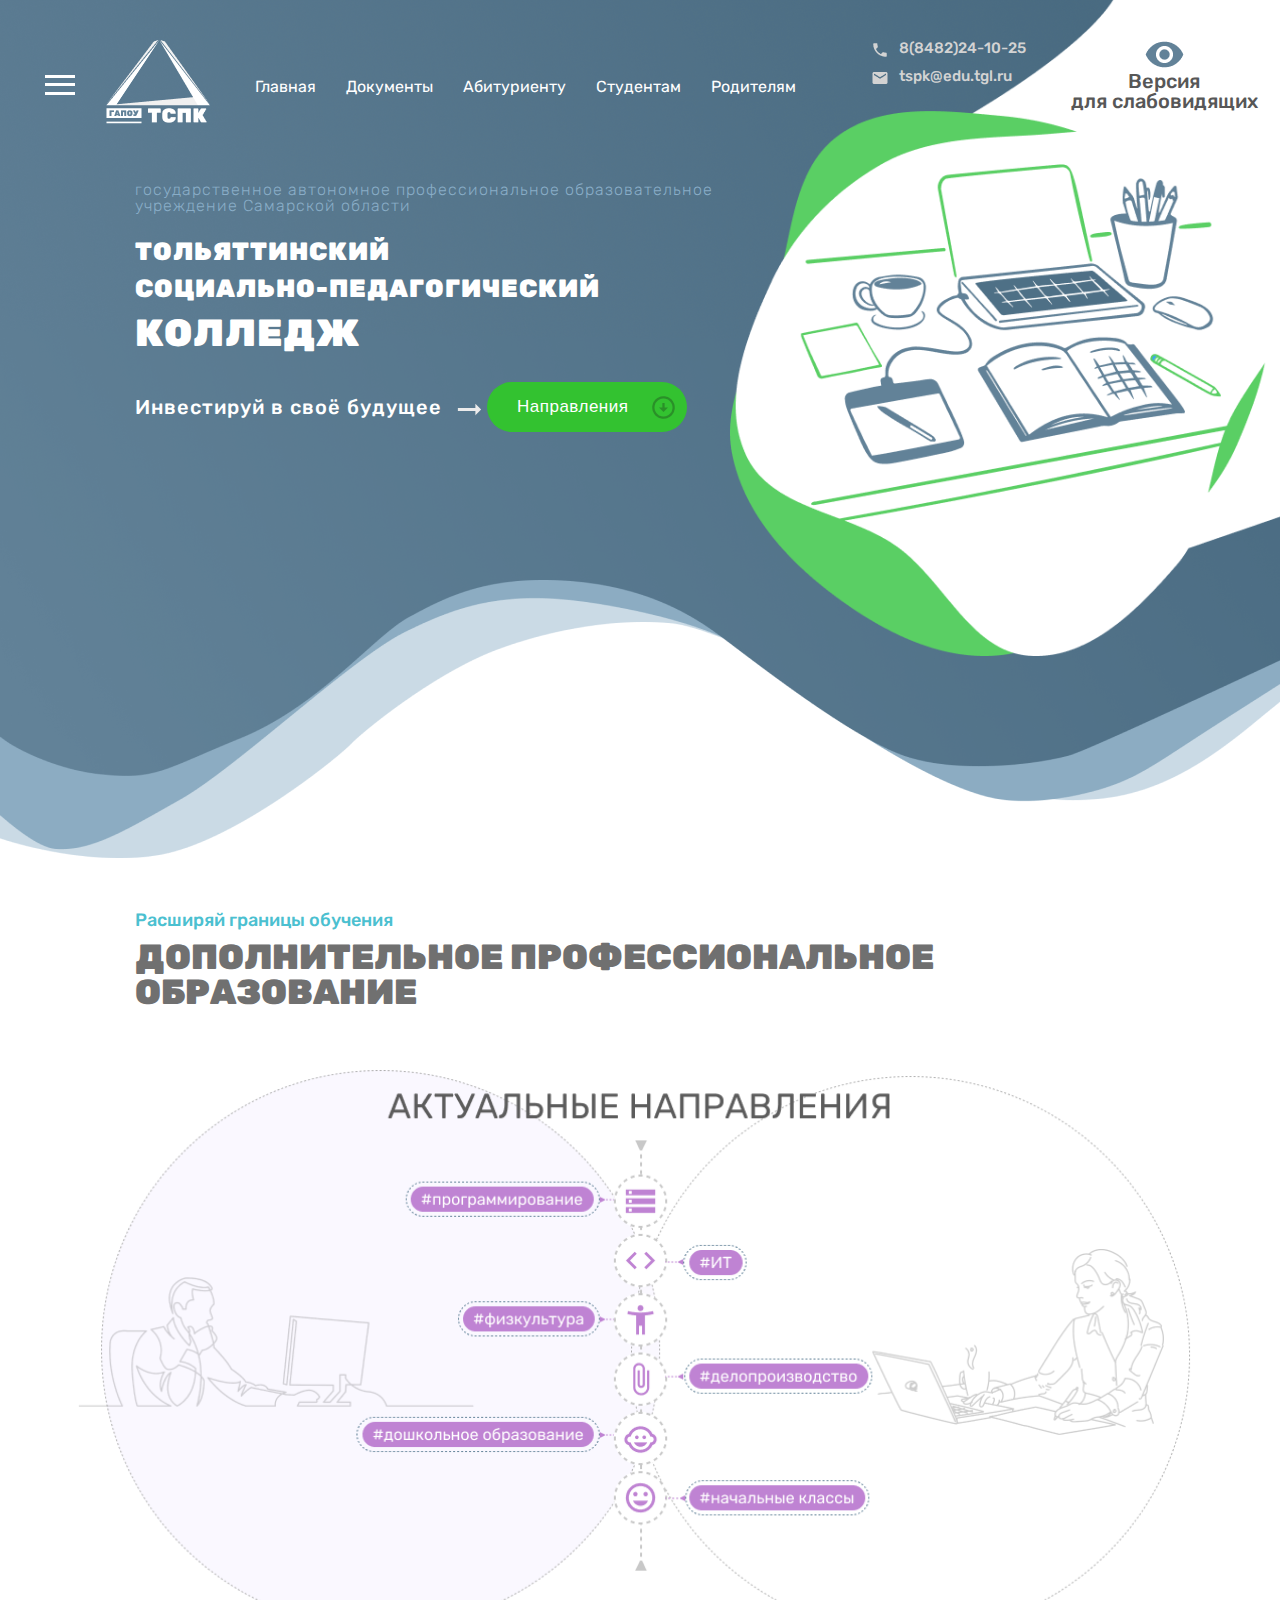
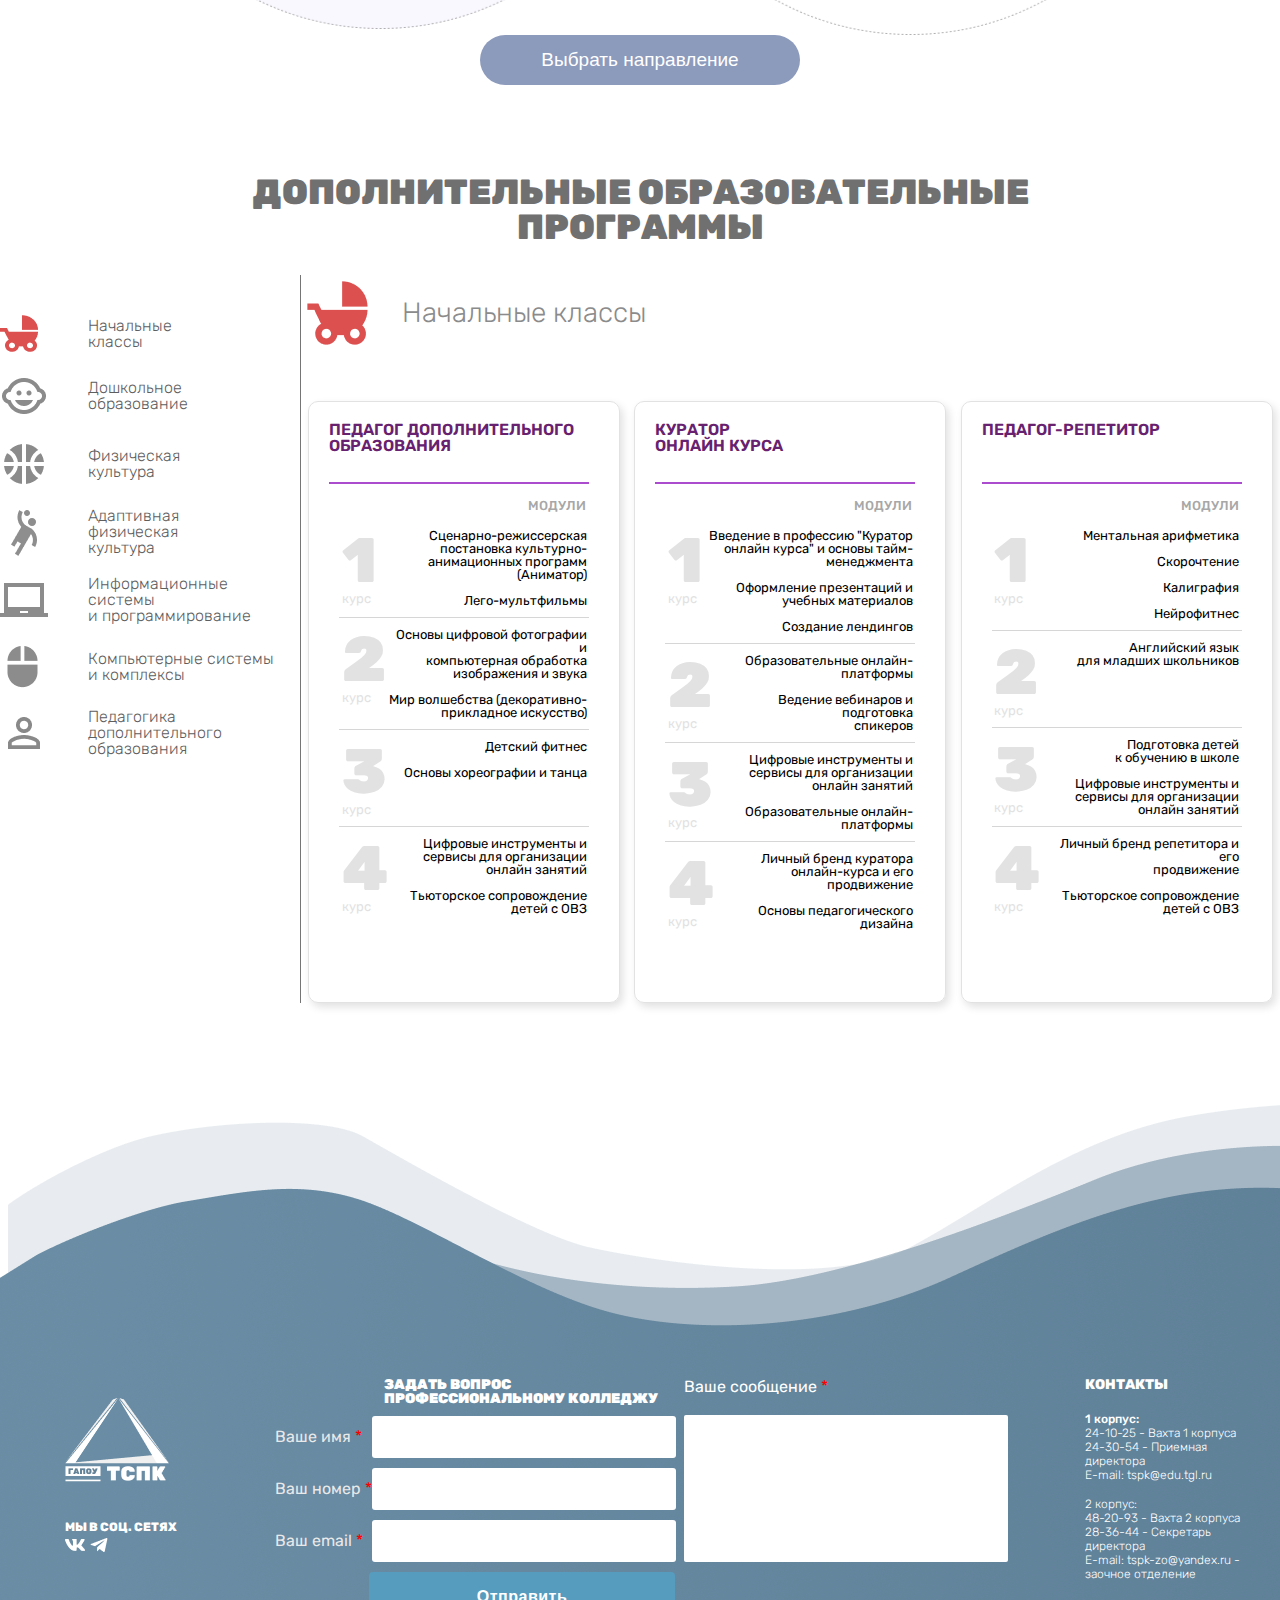
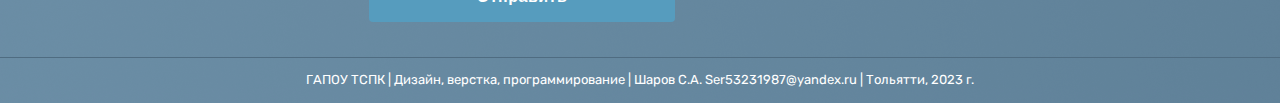
==== commit 50474b36: "fix" ====
--- a/additional.html
+++ b/additional.html
@@ -268,7 +268,7 @@
       </div>
       <!-- popup -->
 <div class="headerInner">
-      <div class="logoTspk"><img src="Tspklogo.png" alt="tspk" /></div>
+      <div class="logoTspk" id = "headerImg"><img src="Tspklogo.png" alt="tspk" /></div>
       <div class="headerMenu">
         <ul>
           <li><a href="">Главная</a></li>
--- a/style.css
+++ b/style.css
@@ -327,6 +327,14 @@
 .leftGreetBlock {
   max-width: 255px;
 }
+#bottomGreet{
+    color: #239221;
+    text-align: end;
+    font-size: 15px;
+    font-weight: 500;
+}
+               
+
 .rightGreetBlock {
   max-width: 925px;
   line-height: 19px;
@@ -588,6 +596,14 @@
   margin: 0 auto;
   overflow: hidden;
 }
+.h1AboutBlock{
+  
+  color: #628298;
+  font-size: 25px;
+  line-height: 30px;
+  margin-bottom: 30px;
+
+}
 
 .sliderContainer {
   width: 700px;
@@ -664,6 +680,12 @@
 
 form.ContactWithUs {
   display: flex;
+}
+.nameInput, .emailInput, .phoneInput{
+  width: 300px;
+    height: 40px;
+    border: none;
+    border-radius: 3px;
 }
 div.contactWithUs {
   display: table-row;
@@ -1245,7 +1267,9 @@
   width: 250px;
   margin: 0 auto;
 }
-
+#headerImg{
+  margin-left: 83px;
+}
 
 
 
@@ -1300,7 +1324,17 @@
 .sideMenuContainer{
   font-size: 18px;
 }
-
+#committeeLeftSpan{
+  font-size: 20px; 
+  font-weight: 300; 
+  color: #fff; 
+  margin-right: 5px;
+}
+#committeeRightSpan{
+  font-size: 20px; 
+  font-weight: 500; 
+  color: #fff;
+}
  
 .svedBlock .sideMenuContainer { 
 border-right: 1px solid #628298; 
@@ -1376,6 +1410,16 @@
 top: 12px; 
 width: 0; 
 } 
+.hidden{
+  display: none;
+}
+.viewMoreBtn.hidden{
+  display: none;
+}
+.leftGreetBlock.hidden{
+  display: none;
+}
+
 
 .svedInfo{
   width: 900px;
@@ -1697,4 +1741,618 @@
 .leftSideForm input, .rightSideForm input{
   max-width: 340px;
   width: 93%;
+}
+.rightBlockMap{
+  max-width: 780px;
+  max-height: 340px;
+  width: 100%;
+}
+.ymaps-2-1-79-map, .ymaps-2-1-79-i-ua_js_yes, .ymaps-2-1-79-map-bg ,.ymaps-2-1-79-islets_map-lang-ru{
+  max-height: 100%;
+}
+
+@media screen and (max-width: 1500px)
+{
+  .rightBlock{
+    right: 0px;
+    top: -6px;
+    overflow:hidden;
+    width: 43%;
+  }
+  .mainContainer{
+    position: relative;
+  }
+  .numberSection, .numberSection5{
+    font-size: 80px;
+  }
+  .leftGreetBlock img{
+    max-width: 1190px;
+  }
+  .rightBlock img{
+    width: 110%;
+  }
+}
+
+@media screen and (min-width: 1620px) and (max-width:1650px){
+  .rightBlock{
+    right: 24px;
+  }
+}
+@media screen and (width: 1920px){
+  header{
+    background-size: contain;
+  }
+  .rightBlock{
+    right: 191px;
+  }
+}
+@media screen and (min-width: 1700px) and (max-width: 1800px){
+  .rightBlock{
+    right: 90px;
+  }
+}
+@media screen and (min-width: 1300px) and (max-width: 1400px){
+  .rightBlock img{
+    width: 115%;
+  }
+  .leftGreetBlock img{
+    max-width: 1190px;
+  }
+}
+
+@media screen and (min-width:1200px) and (max-width: 1300px){
+  .leftGreetBlock img{
+    max-width: 1010px;
+  }
+  .secondSection{
+    max-width: 1010px;
+  }
+  .secondSent, .thirdSent{
+    font-size: 25px;
+  }
+  .newsBlock{
+    margin-bottom: 20px;
+  }
+  .fourthSent{
+    font-size: 38px;
+    margin-top: 0px;
+  }
+  .buttonBlock{
+    justify-content: normal;
+  }
+  .mainContainer{
+    max-width: 1010px;
+  }
+
+  .firstLine, .secondLine{
+    flex-wrap: nowrap
+  }
+  .CategoryBlock{
+    margin-right: 25px;
+    max-width: 225px;
+  }
+  .contactRightBlock{
+    margin-top: 1px;
+  }
+  .leftSection{
+    max-width: 210px;
+  }
+  .rightSection{
+    max-width: 180px;
+  }
+}
+@media screen and (min-width: 1100px) and (max-width: 1199px){
+  .rightBlock{
+    width: 41%;
+    top: -2px;
+  }
+  .rightBlock img{
+    width: 555px;
+  }
+  .leftGreetBlock img{
+    max-width: 990px;
+  }
+  .logoTspk img{
+    height: 90px;
+  }
+  .secondSection{
+    max-width: 930px;
+  }
+  .mainContainer{
+    max-width: 930px;
+  }
+  .headerMenu ul{
+    font-size: 14px;
+  }
+  .numberContact{
+    font-size: 14px;
+  }
+  .imparedTextblock{
+    font-size: 16px;
+  }
+  .secondSent, .thirdSent{
+    font-size: 25px;
+  }
+  .fourthSent{
+    margin-top: 0;
+    font-size: 35px;
+  }
+  .buttonBlock{
+    justify-content: normal;
+  }
+  .firstLine, .secondLine{
+    flex-wrap: nowrap;
+  }
+  .newsBlock{
+    margin-bottom: 20px;
+  }
+  .spaceBlock{
+    height: 280px;
+  }
+  .aboutBlocks{
+    flex-direction: row;
+  }
+  .leftSection{
+    max-width: 120px;
+  }
+  .rightSection{
+    max-width: 170px;
+  }
+  .rightBlockMap{
+    max-width: 600px;
+  }
+}
+@media screen and (max-width: 1099px){
+  .leftGreetBlock img{
+    max-width: 880px;
+  }
+  .leftGreetBlockSM img{
+    width: 205px;
+    padding-right: 50px;
+  }
+  .courcesBlock{
+    border-right: 0;
+  }
+  .offer__slider{
+    display: none;
+  }
+  
+  .rightGreetBlock p{
+    line-height: 15px;
+    font-size: 12px;
+  }
+  
+  .logoTspk img{
+    width: 90px;
+    height: 80px;
+  }
+  .rightBlock{
+    display: none;
+  }
+  .imparedTextblock{
+    color: #d1d1d1;
+  }
+  .headerMenu ul{
+    font-size: 13px;
+  }
+  .imparedTextblock{
+    font-size: 13px;
+  }
+  .secondSection{
+    max-width: 820px;
+  }
+  .mainContainer{
+    max-width: 820px;
+  }
+  
+  .firstLine, .secondLine{
+    flex-wrap: nowrap;
+  }
+  .newsBlock{
+    margin-bottom: 20px;
+  }
+  .CategoryBlock{
+    max-width: 200px;
+    margin-right: 15px;
+  }
+  .ymaps-2-1-79-map, #map{
+    width: 700px;
+  }
+  .rightBlockMap{
+    max-width: 500px;
+    width: 100%;
+    max-height: 340px;
+  }
+  .spaceBlock{
+    height: 250px;
+  }
+  .nameInput, .emailInput, .phoneInput{
+    width: 220px;
+    height: 30px;
+  }
+  .leftSection{
+    max-width: 135px;
+  }
+  #userMsgText{
+    margin-top: 20px;
+    width: 300px;
+    height: 113px;
+    resize: none;
+    border: none;
+    border-radius: 2px;
+  }
+  .contactRightBlock{
+    margin-top: 16px;
+    margin-right: 10px;
+  }
+  footer{
+    height: 560px;
+  }
+}
+@media screen and (max-width: 939px){
+  .spaceBlock{
+    height: 230px;
+  }
+  .leftGreetBlock img{
+    max-width: 830px;
+  }
+}
+@media screen and (max-width: 1024px){
+  .greetBlocks{
+    margin-top: 30px;
+  }
+}
+@media screen and (max-width: 830px){
+  .imparedBlock{
+    display: none;
+  }
+  .leftGreetBlock img{
+    max-width: 720px;
+  }
+  .middleSection{
+    display: none;
+  }
+  .secondSection{
+    max-width: 655px;
+  }
+  .secondSent, .thirdSent{
+    font-size: 17px;
+  }
+  .fourthSent{
+    margin-top: 0;
+    font-size: 35px;
+  }
+  .wrapperReg{
+    max-width: 720px;
+  }
+  .newsSection{
+    justify-content: space-around;
+  }
+  .mainContainer{
+    max-width: 655px;
+  }
+  .textCategoryBlock p{
+    font-size:13px;
+  }
+  .offer__slider{
+    display: none;
+  }
+  .headerMenu ul{
+    font-size: 12px;
+  }
+  .wrapper.show, .menuPopup.menuPopup_active{
+    max-width: 720px;
+  }
+  .popupContainer{
+    max-width: 625px;
+  }
+  .spaceBlock{
+    height: 320px;
+  }
+  .addressBlock{
+    display: flex;
+    justify-content: space-between;
+    align-items: center;
+  }
+  .contactsTitle{
+    text-align: center;
+  }
+  .rightSection{
+    max-width: 400px;
+  }
+  .leftSection{
+    max-width: 190px;
+  }
+  .footerSections{
+    justify-content: center;
+  }
+  .firstContacts{
+    text-align: left;
+  }
+  .secondContacts{
+    text-align: right;
+  }
+}
+@media screen and (max-width: 792px){
+  .secondSection{
+    max-width: 605px;
+  }
+  .leftGreetBlock img{
+    max-width: 880px;
+  }
+  .rightGreetBlock{
+    max-width: 405px;
+  }
+  .leftGreetBlockSM img{
+    width: 205px;
+    padding-right: 50px;
+  }
+  .headerMenu ul {
+    font-size: 11px;
+  }
+  .numberContact , .emailContact p{
+    font-size: 12px;
+  }
+  .leftGreetBlock img{
+    max-width: 689px;
+  }
+  .leftGreetBlockSM{
+    max-width: 170px;
+  }
+  .leftGreetBlock{
+    max-width: 200px;
+  }
+  .leftGreetBlockSM img{
+    max-width: 175px;
+    margin-right: 20px;
+  }
+  .mainContainer{
+    max-width: 605px;
+  }
+  .titleClass{
+    font-size: 27px;
+  }
+  .rightGreetBlock p, #bottomGreet{
+    font-size: 10px;
+    line-height: 12px;
+  }
+  .viewMoreBtn{
+    width: 150px;    
+    height: 40px;
+    font-size: 11px;
+  }
+  .greetBlocks{
+    margin-bottom: 50px;
+  }
+}
+@media screen and (max-width: 732px){
+  .header_burger{
+    top: 66px;
+  }
+  .logoTspk img{
+    width: 70px;
+    height: 70px;
+  }
+  .header_menu ul{
+    font-size: 10px;
+  }
+  .headerContacts p{
+    font-size: 10px;
+  }
+  .greetBlocks{
+    margin-bottom: 50px;
+  }
+  .aboutText1stLine, .aboutText2ndLine{
+    font-size: 12px;
+  }
+}
+
+@media screen and (max-width: 696px){
+  .wrapper.show, .menuPopup.menuPopup_active{
+    max-width: 600px;
+  }
+  .popupTitle{
+    font-size: 22px;
+  }
+  .headerContacts p{
+    font-size: 8px;
+  }
+  .headerContacts img{
+    max-width: 15px;
+  }
+}
+
+@media screen and (max-width: 676px ){
+  .headerContacts{
+    display: none;
+  }
+  .copyrightBlock{
+    font-size: 11px;
+  }
+  .spaceBlock{
+    height: 335px;
+  }
+}
+@media screen and (max-width: 630px){
+  .directionsBtn{
+    width: 190px;
+    height: 40px;
+    padding: 0 10px 0 40px;
+    font-size: 15px;
+  }
+  .buttonBlock{
+    justify-content: normal;
+  }
+  .leftSection{
+    max-width: 135px;
+  }
+  .secondSection{
+    max-width: 445px;
+  }
+  .investText{
+    font-size: 13px;
+  }
+}
+@media screen and (max-width: 425px){
+  .firstLine, .secondLine{
+    flex-direction: column;
+  }
+  .CategoryBlock{
+    margin-bottom: 15px;
+  }
+  .headerMenu {
+    display: none;
+  }
+  #headerImg{
+    margin-left: 0;
+  }
+  #headerImg img{
+    width: 85px;
+  }
+  .firstLine, .secondLine{
+    align-items: center;
+    flex-direction: column;
+    margin-bottom: 15px;
+  }
+  
+  .secondSection{
+    max-width: 332px;
+  }
+  .secondSent, .thirdSent{
+    font-size: 17px;
+  }
+  
+  .fourthSent{
+    font-size: 30px;
+  }
+  .mainContainer{
+    max-width: 400px;
+  }
+  .titleClass{
+    font-size: 26px;
+  }
+  .leftGreetBlockSM img{
+    max-width: 150px;
+  }
+  .directionsBtn{
+    width: 160px;
+    padding: 0px 10px 0 20px;
+    font-size: 11px;
+  }
+  .investText{
+    font-size: 15px;
+  }
+  .rightGreetBlock p{
+    font-size: 8px;
+  }
+  .directionsSection{
+    justify-content: center;
+  }
+  .viewMoreBtn{
+    margin: 0 auto;
+  }
+  .mainContainer{
+    margin-bottom: 30px;
+  }
+  .aboutBlocks{
+    flex-direction: column;
+  }
+  .leftAboutBlock{
+    width: 400px;
+  }
+  .rightBlockMap{
+    height: 300px;
+  }
+  .h1AboutBlock{
+    font-size: 20px;
+    margin-top: 5px;
+    line-height: 18px;
+  }
+
+  .logoTspk img{
+    width: 85px;
+  }
+  .footerSections{
+    flex-direction: column;
+    align-items: center;
+  }
+  .rightSection{
+    max-width: 255px;
+    margin-top: 15px;
+  }
+  .spaceBlock{
+    height: 125px;
+  }
+}
+@media screen and (max-width: 590px){
+  .headerMenu{
+    display: none;
+  }
+  .directionsSection{
+    justify-content: center;
+  }
+  #headerImg{
+    margin-left: 0;
+  }
+  .secondSection{
+    max-width: 400px;
+  }
+  .secondSent, .thirdSent{
+    font-size: 17px;
+  }
+  .firstLine, .secondLine{
+    align-items: center;
+    flex-direction: row;
+    flex-wrap: wrap;
+    margin-bottom: 15px;
+  }
+  .CategoryBlock{
+    margin-bottom: 15px;
+    width: 150px;
+  }
+  .viewMoreBtn{
+    margin: 0 auto;
+  }
+  .mainContainer{
+    margin-bottom: 30px;
+  }
+  .aboutBlocks{
+    flex-direction: column;
+  }
+  .mainContainer{
+    max-width: 410px;
+  }
+  .rightBlockMap{
+    height: 300px;
+  }
+  .footerSections{
+    flex-direction: column;
+    align-items: center;
+  }
+  .spaceBlock{
+    height: 145px;
+  }
+  .rightSection{
+    max-width: 255px;
+    margin-top: 15px;
+  }
+  .h1AboutBlock{
+    font-size: 20px;
+    margin-top: 5px;
+    line-height: 18px;
+  }
+  .logoTspk img{
+    width: 85px;
+  }
+  .leftAboutBlock{
+    width: 400px;
+  }
+  .copyrightBlock{
+    font-size: 10px;
+  }
+}
+@media screen and (max-width: 400px){
+  .titleClass{
+    font-size: 22px;
+  }
 }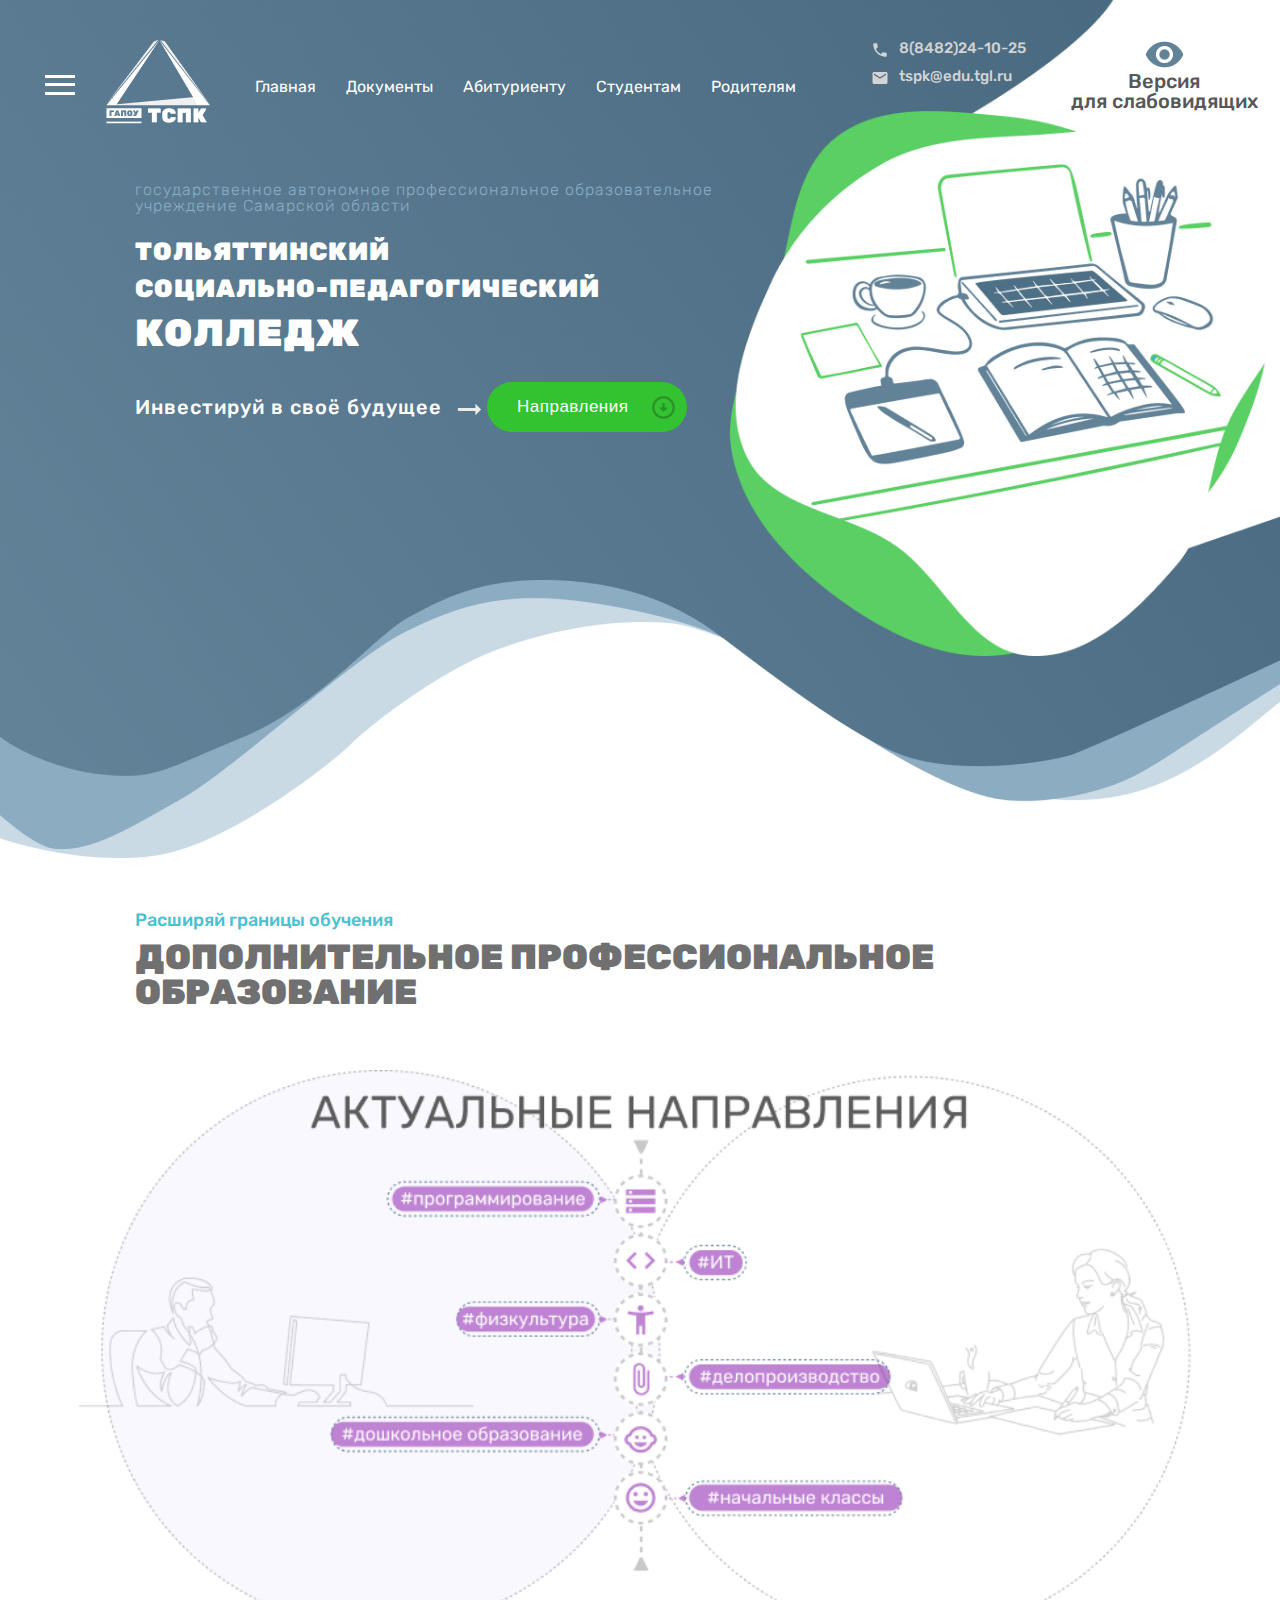
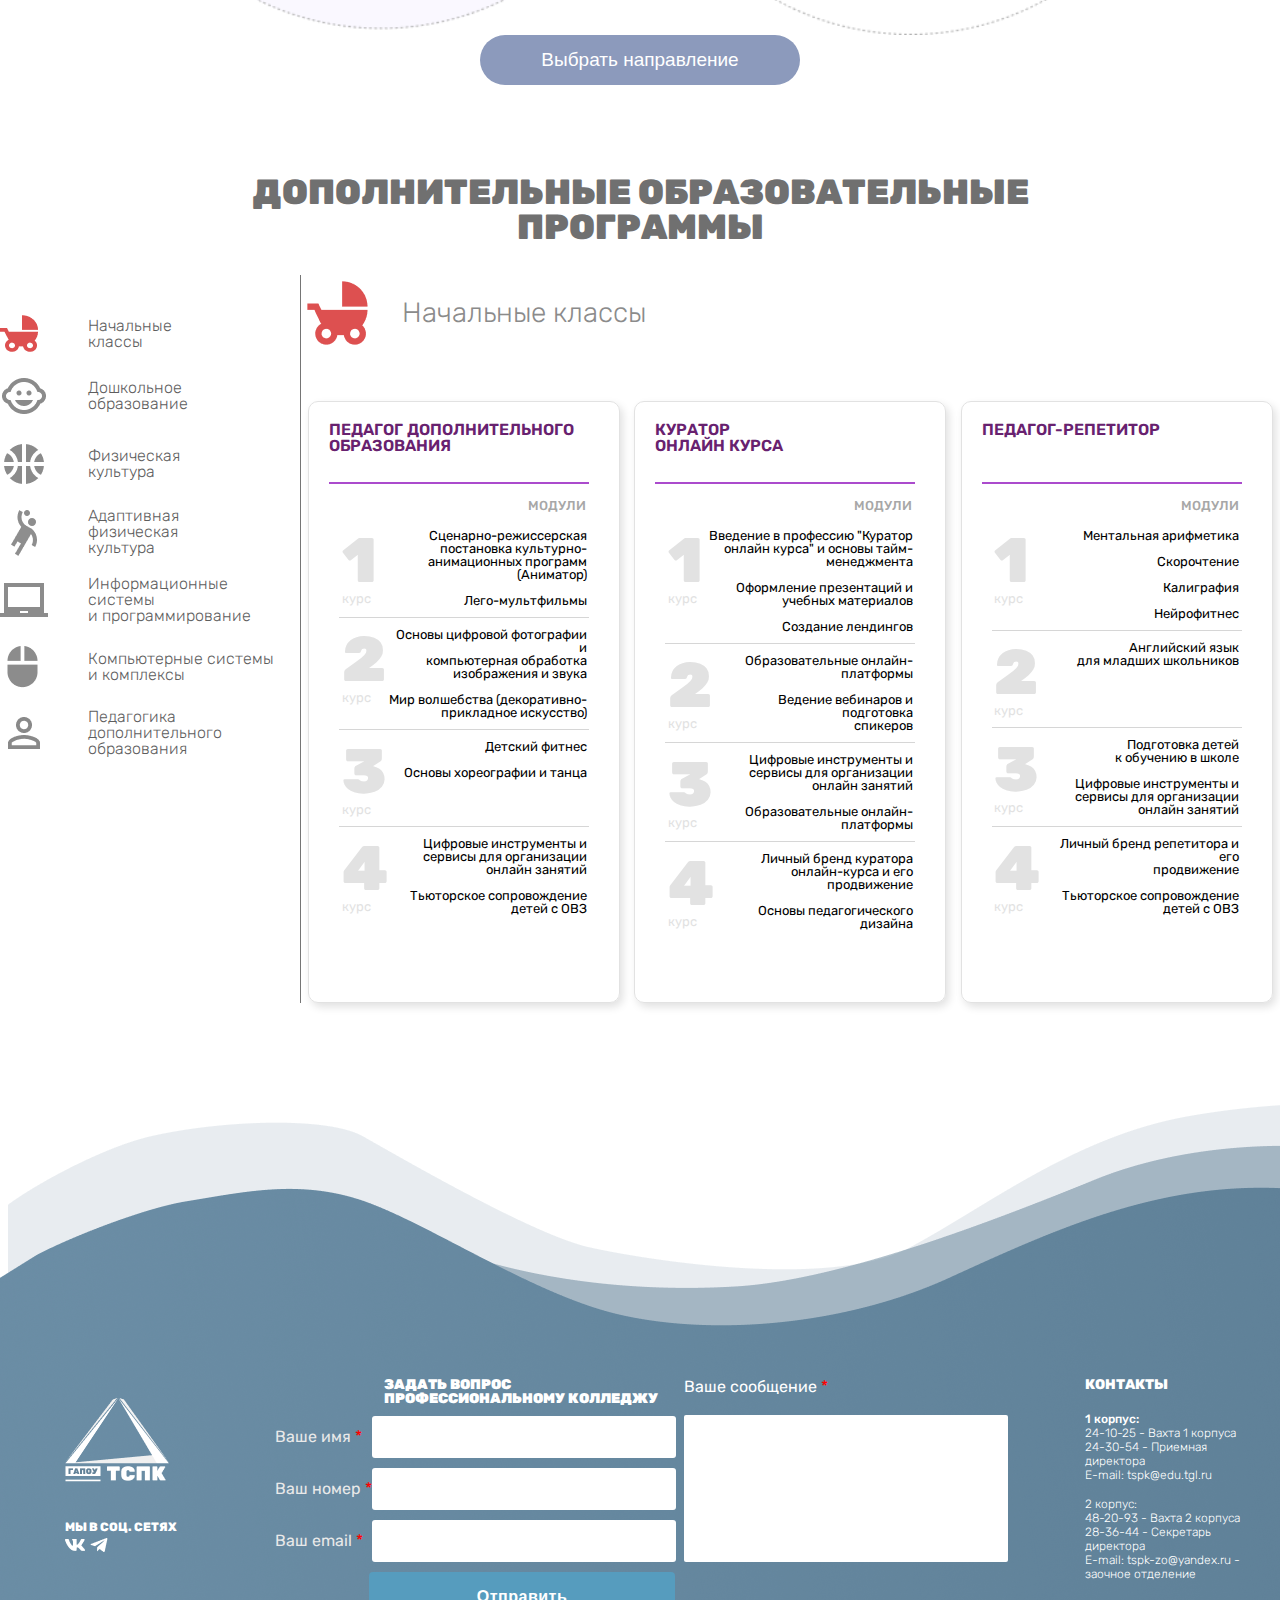
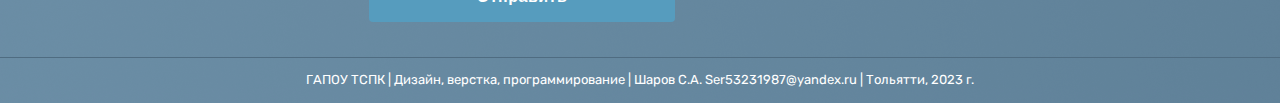
==== commit 7e3eeca3: "fix" ====
--- a/additional.html
+++ b/additional.html
@@ -333,7 +333,22 @@
             <p class="greetWords">Расширяй границы обучения</p>
             <h1 class="titleClass" style = "margin-bottom: 60px;">ДОПОЛНИТЕЛЬНОЕ ПРОФЕССИОНАЛЬНОЕ ОБРАЗОВАНИЕ</h1>
             <div class="additionalImgBlock">
-                <img src="additionalImg.png" alt="">
+                <img src="additionalImg.png" alt="" class = "addImg1400">
+                <img src="addImg1100.png" alt="" class = "addImg1100">
+                <img src="addImg615.png" alt="" class = "addImg615">
+                <img src="addImg420.png" alt="" class = "addImg420">
+                <img src="addImg360.png" alt="" class = "addImg360">
+            </div>
+            <div class="additionalTextBlock">
+              <h1 id = "additTitle">Актуальные направления</h1>
+                <div class="additPBlock">
+                  <p class = "additP">#Программирование</p>
+                  <p class = "additP">#ИТ</p>
+                  <p class = "additP">#Физкультура</p>
+                  <p class = "additP">#Делопроизводство</p>
+                  <p class = "additP" >#Дошкольное образование</p>
+                  <p class = "additP">#Начальные классы</p>
+                </div>
             </div>
             <button class = "additionalBtn">Выбрать направление</button>
             <h1 class="titleClass" style = "margin-bottom: 30px; text-align: center;">ДОПОЛНИТЕЛЬНЫЕ ОБРАЗОВАТЕЛЬНЫЕ ПРОГРАММЫ</h1>
--- a/style.css
+++ b/style.css
@@ -559,6 +559,7 @@
 }
 .courcesBlock {
   display: flex;
+  flex-wrap: wrap;
   width: 500px;
   border-right: 1px solid #85adc8;
 }
@@ -860,6 +861,7 @@
   background-repeat: no-repeat;
   background-position: right;
   margin-bottom: 50px;
+  margin-right: 10px;
   max-width: 360px;
   height: 290px;
   width: 100%;
@@ -1040,6 +1042,7 @@
   display: flex;
   margin-bottom: 50px;
   justify-content: space-between;
+  flex-wrap: wrap;
 }
 
 .docsInfoBlock{
@@ -1052,6 +1055,12 @@
 .docsBlock .docsLeftBlock, .docsBlock .docsRightBlock{
   display: flex;
     align-items: flex-start;
+}
+#docsRbSpan{
+  font-size: 20px; 
+  font-weight: 300; 
+  color: #565656; 
+  line-height: 24px;
 }
 .navCard{
   background-image: url("firstNavCard1.png");
@@ -1149,6 +1158,13 @@
   width: 100%;
   height: 565px;
   justify-content: center;
+}
+.addImg1100, .addImg615, .addImg420, .addImg360{
+  display: none;
+}
+
+.additionalTextBlock{
+  display: none;
 }
 
 .additionalBtn{
@@ -1795,6 +1811,15 @@
   .rightBlock img{
     width: 115%;
   }
+  #additTitle{
+    display: none;
+  }
+  .additionalImgBlock{
+    width: 92%;
+  }
+  .additionalBtn{
+    margin-left: 390px;
+  }
   .leftGreetBlock img{
     max-width: 1190px;
   }
@@ -1803,6 +1828,15 @@
 @media screen and (min-width:1200px) and (max-width: 1300px){
   .leftGreetBlock img{
     max-width: 1010px;
+  }
+  .addImg1400{
+    display: none;
+  }
+  #additTitle{
+    display: none;
+  }
+  .addImg1100{
+    display: block;
   }
   .secondSection{
     max-width: 1010px;
@@ -1846,6 +1880,10 @@
     width: 41%;
     top: -2px;
   }
+  .addImg1400{
+    display: none;
+  }
+  
   .rightBlock img{
     width: 555px;
   }
@@ -1988,6 +2026,12 @@
   footer{
     height: 560px;
   }
+  .committeeTextBlock{
+    flex-direction: column;
+  }
+  .committeeBlock{
+    height: 320px;
+  }
 }
 @media screen and (max-width: 939px){
   .spaceBlock{
@@ -1997,9 +2041,84 @@
     max-width: 830px;
   }
 }
+@media screen and (max-width: 900px){
+  .imparedBlock{
+    display: none;
+  }
+}
 @media screen and (max-width: 1024px){
   .greetBlocks{
     margin-top: 30px;
+  }
+  .progLeftBlock{
+    display: flex;
+    border-bottom: 1px solid #757575;
+    max-width: 830px;
+  }
+  .additionalTextBlock{
+    display: flex;
+    flex-direction: column;
+  }
+  .programName{
+    font-size: 12px;
+  }
+  .titleProgBlock{
+    margin-top: 15px;
+  }
+  .addImg1400{
+    display: none;
+  }
+  .programBlock{
+    flex-direction: column;
+  }
+  .progLeftBlock{
+    max-width: 775px;
+    border-right: 0;
+  }
+  .progFlex{
+    flex-wrap:wrap;
+  }
+  .progCard{
+    margin-bottom: 20px;
+  }
+  .programName p{
+    font-size: 12px;
+  }
+  .progLeftBlock{
+    margin: 0 auto;
+    max-width: 600px;
+  }
+  .titleProgBlock{
+    justify-content: center;
+  }
+  .additionalImgBlock{
+    display: none;
+  }
+  #additTitle{
+    font-size: 25px;
+    text-align: center;
+    font-weight: 500;
+    margin-bottom: 30px;
+  }
+  .additP{
+    font-size: 20px;
+    margin-bottom: 35px;
+    height: 35px;
+    border-right: 1px solid #8c9abc;
+    border-left: 1px solid #8c9abc;
+    border-bottom: 1px solid #8c9abc;
+    padding-top: 10px;
+    text-align: center;
+    width: 350px;
+  }
+  .additPBlock{
+    display: flex;
+    flex-direction: column;
+    align-items: center;
+}
+  .additionalBtn{
+    margin-top: 35px;
+    
   }
 }
 @media screen and (max-width: 830px){
@@ -2072,6 +2191,9 @@
   .secondContacts{
     text-align: right;
   }
+  .cardFlex{
+    justify-content: center;
+  }
 }
 @media screen and (max-width: 792px){
   .secondSection{
@@ -2125,6 +2247,77 @@
     margin-bottom: 50px;
   }
 }
+@media screen and (max-width: 768px){
+  .progLeftBlock{
+    display: flex;
+    border-bottom: 1px solid #757575;
+  }
+  .additionalTextBlock{
+    display: flex;
+    flex-direction: column;
+  }
+  .programName{
+    font-size: 12px;
+  }
+  .titleProgBlock{
+    margin-top: 15px;
+  }
+  .addImg1400{
+    display: none;
+  }
+  .programBlock{
+    flex-direction: column;
+  }
+  .progLeftBlock{
+    max-width: 775px;
+    border-right: 0;
+  }
+  .progFlex{
+    flex-wrap:wrap;
+  }
+  .progCard{
+    margin-bottom: 20px;
+  }
+  .programName p{
+    font-size: 12px;
+  }
+  .progLeftBlock{
+    margin: 0 auto;
+    max-width: 600px;
+  }
+  .titleProgBlock{
+    justify-content: center;
+  }
+  .additionalImgBlock{
+    display: none;
+  }
+  #additTitle{
+    font-size: 25px;
+    text-align: center;
+    font-weight: 500;
+    margin-bottom: 30px;
+  }
+  .additP{
+    font-size: 20px;
+    margin-bottom: 35px;
+    height: 35px;
+    border-right: 1px solid #8c9abc;
+    border-left: 1px solid #8c9abc;
+    border-bottom: 1px solid #8c9abc;
+    padding-top: 10px;
+    text-align: center;
+    width: 350px;
+  }
+  .additPBlock{
+    display: flex;
+    flex-direction: column;
+    align-items: center;
+}
+  .additionalBtn{
+    margin-top: 35px;
+    
+  }
+}
 @media screen and (max-width: 732px){
   .header_burger{
     top: 66px;
@@ -2171,6 +2364,12 @@
   }
   .spaceBlock{
     height: 335px;
+  }
+  #committeeLeftSpan, #committeeRightSpan{
+    font-size: 15px;
+  }
+  #docsRbSpan{
+    font-size: 17px;
   }
 }
 @media screen and (max-width: 630px){
@@ -2203,6 +2402,15 @@
   .headerMenu {
     display: none;
   }
+  .headerPop{
+    padding-left: 0;
+  }
+  .popupTitle{
+    font-size: 16px;
+  }
+  .headerPopRight img{
+    display: none;
+  }
   #headerImg{
     margin-left: 0;
   }
@@ -2240,7 +2448,7 @@
     font-size: 11px;
   }
   .investText{
-    font-size: 15px;
+    font-size: 12px;
   }
   .rightGreetBlock p{
     font-size: 8px;
@@ -2282,6 +2490,12 @@
   }
   .spaceBlock{
     height: 125px;
+  }
+  .courcesBlock{
+    width: 350px;
+  }
+  .progLeftBlock{
+    flex-direction: column;
   }
 }
 @media screen and (max-width: 590px){
@@ -2351,8 +2565,53 @@
     font-size: 10px;
   }
 }
-@media screen and (max-width: 400px){
+@media screen and (max-width: 410px){
   .titleClass{
     font-size: 22px;
   }
-}+  .courcesBlock{
+    flex-direction: column;
+    align-items: center;
+  }
+  .courceBlock{
+    margin-bottom: 10px;
+  }
+  .resourcesBlock{
+    justify-content: center;
+  }
+  .leftAboutBlock{
+    width: 380px;
+  }
+}
+@media screen and (max-width: 425px){
+  .header_burger{
+    left: 15px;
+  }
+}
+@media screen and (max-width: 386px)
+{
+  .committeeBlock{
+    height: 355px;
+  }
+  .titleResources{
+    font-size: 28px;
+  }
+  .leftAboutBlock{
+    width: 340px;
+  }
+  .docsBlock .docsRightBlock{
+    flex-wrap: wrap;
+  }
+  .secondSection{
+    max-width: 340px;
+  }
+  .mainContainer{
+    max-width: 340px;
+  }
+}
+@media screen and (max-width: 700px){
+  .progLeftBlock{
+    flex-direction: column;
+  }
+}
+
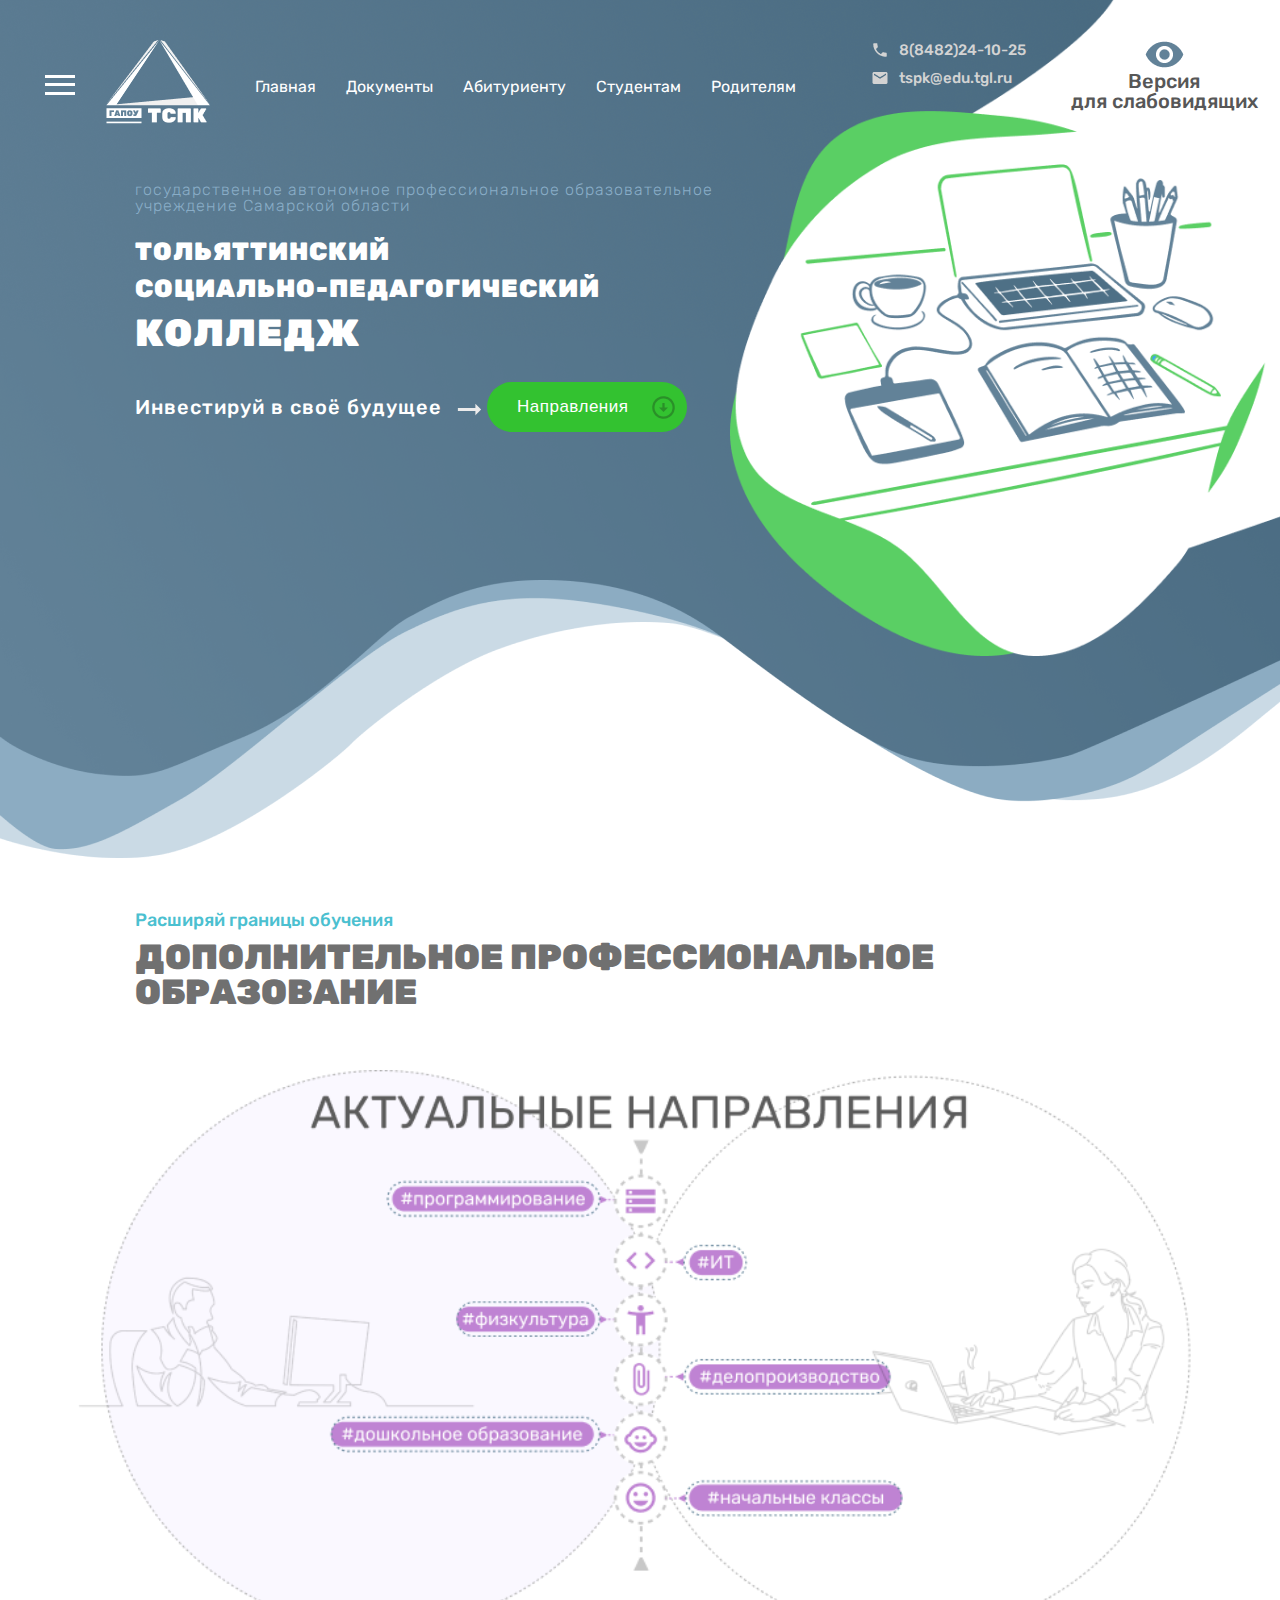
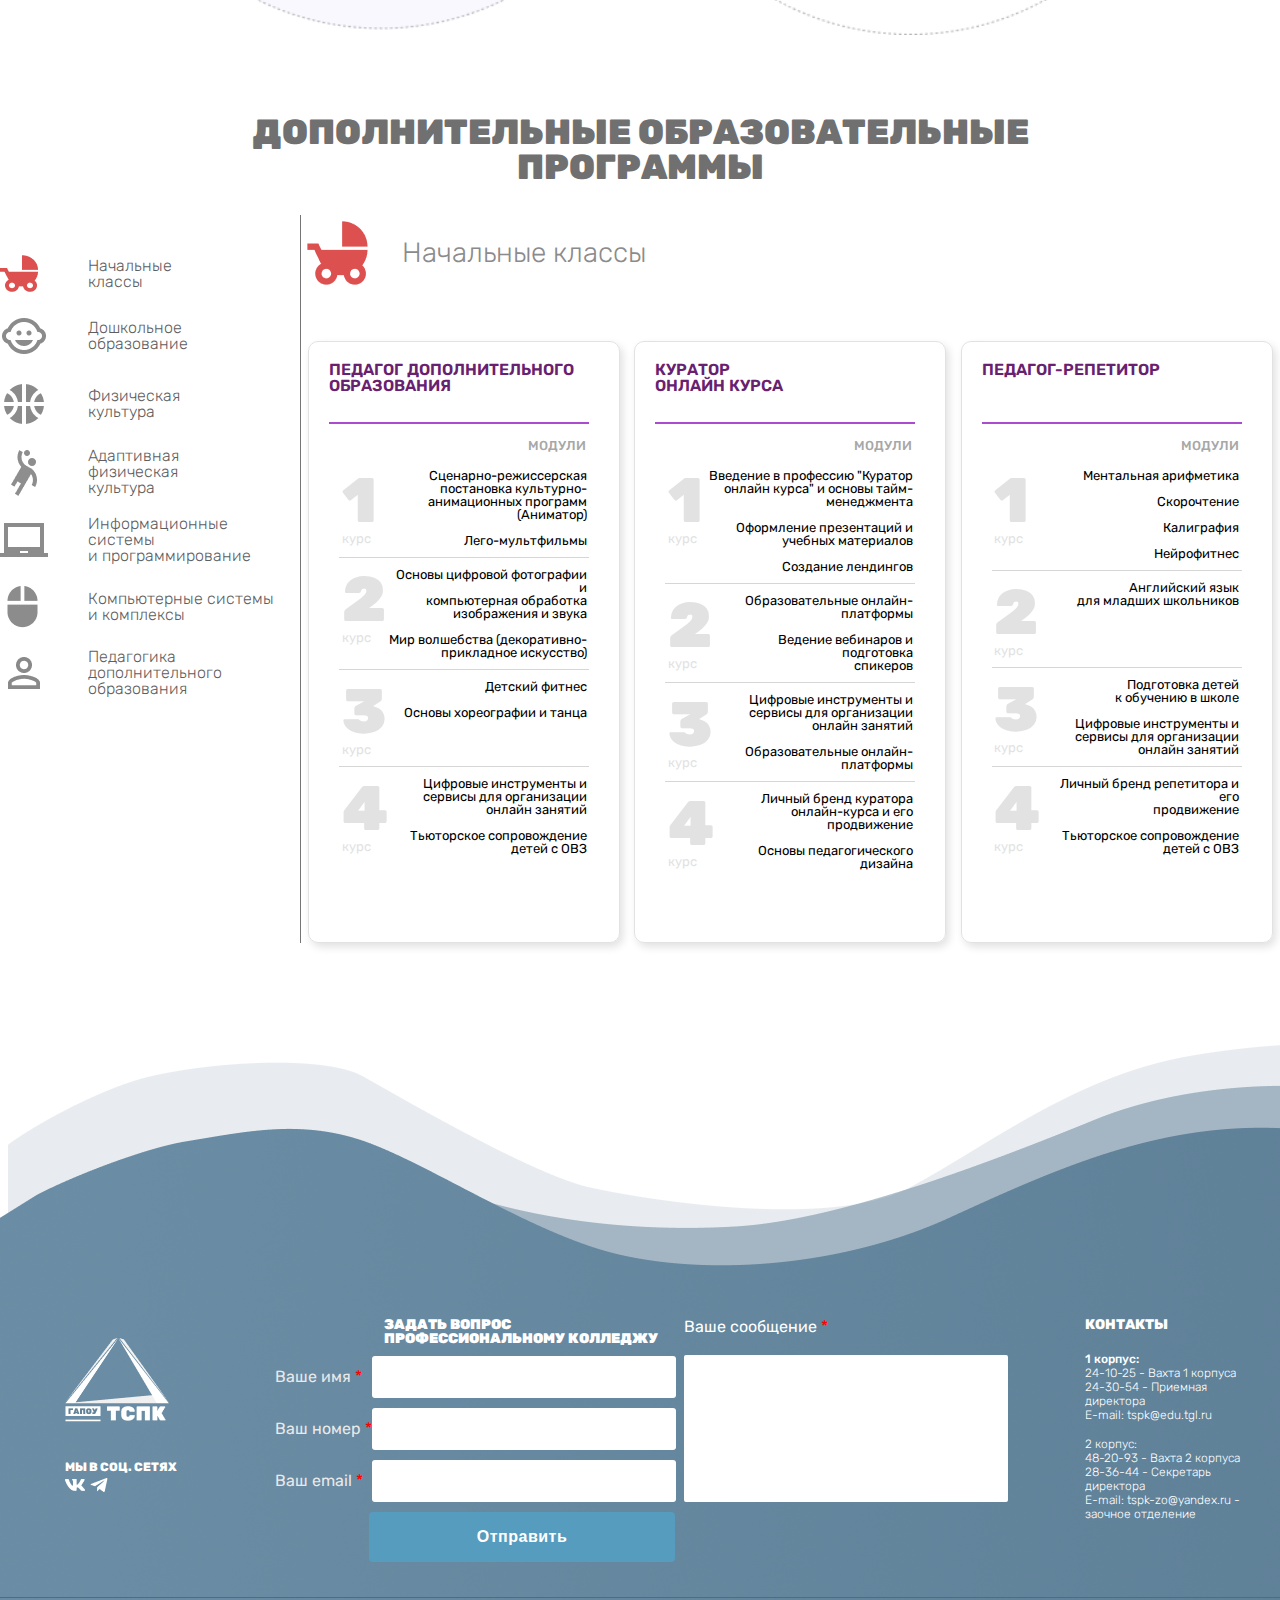
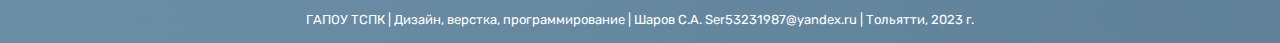
==== commit f0c9b700: "fix" ====
--- a/additional.html
+++ b/additional.html
@@ -120,8 +120,10 @@
                   </div>
                 </div>
                 <div class="accordion__body">
-                  Lorem ipsum dolor, sit amet consectetur adipisicing elit. Tenetur et numquam optio, aut consequuntur iure magni
-                  tempore quo, velit, quos ipsum perferendis sit quidem sapiente voluptatem nesciunt rerum soluta amet.
+                  <p><a href="docPage.html" target="_blank">Документы</a></p>
+                  <p><a href="additional.html" target="_blank">Студентам</a></p>
+                  <p><a href="specialties.html" target="_blank">Абитуриенту</a></p>
+                  <p><a href="">Родителям</a></p>
                 </div>
               </div>
               <!-- 2 -->
@@ -133,24 +135,24 @@
                   </div>
                 </div>
                 <div class="accordion__body">
-                  <p><a href="">Основные сведения</a></p>
-                  <p><a href="">Структура и органы управления образовательной организацией</a></p>
-                  <p><a href = "">Документы</a></p>
-                  <p><a href="">Образование</a></p>
-                  <p><a href="">Образовательные стандарты и требования</a></p>
-                  <p><a href="">Руководство. Педагогический (научно-педагогический состав)</a></p>
-                  <p><a href="">Материально-техническое обеспечение и оснащенность 
+                  <p><a href="docPage.html" target="_blank">Основные сведения</a></p>
+                  <p><a href="docPage.html" target="_blank">Структура и органы управления образовательной организацией</a></p>
+                  <p><a href = "docPage.html" target="_blank">Документы</a></p>
+                  <p><a href="docPage.html" target="_blank">Образование</a></p>
+                  <p><a href="docPage.html" target="_blank">Образовательные стандарты и требования</a></p>
+                  <p><a href="docPage.html" target="_blank">Руководство. Педагогический (научно-педагогический состав)</a></p>
+                  <p><a href="docPage.html" target="_blank">Материально-техническое обеспечение и оснащенность 
                     образовательного процесса</a></p>
-                  <p><a href="">Стипендии и иные виды материальной поддержки</a></p>
-                  <p><a href="">Платные образовательные услуги</a></p>
-                  <p><a href="">Финансово-хозяйственная деятельность</a></p>
-                  <p><a href="">Вакантные места для приема (перевода) обучающихся</a></p>
-                  <p><a href="">Доступная среда</a></p>
-                  <p><a href="">Международное сотрудничество</a></p>
+                  <p><a href="docPage.html" target="_blank">Стипендии и иные виды материальной поддержки</a></p>
+                  <p><a href="docPage.html" target="_blank">Платные образовательные услуги</a></p>
+                  <p><a href="docPage.html" target="_blank">Финансово-хозяйственная деятельность</a></p>
+                  <p><a href="docPage.html" target="_blank">Вакантные места для приема (перевода) обучающихся</a></p>
+                  <p><a href="docPage.html" target="_blank">Доступная среда</a></p>
+                  <p><a href="docPage.html" target="_blank">Международное сотрудничество</a></p>
                 </div>
               </div>
               <!-- 3 -->
-              <div class="accordion__item">
+              <!-- <div class="accordion__item">
                 <div class="accordion__header">
                   <div class="accordionFlex">
                     <img src="popDocsIcon.png" alt="">
@@ -161,7 +163,7 @@
                   Lorem ipsum dolor sit amet consectetur, adipisicing elit. Aliquid repellat dicta vel sapiente laudantium minima
                   porro voluptatem nam, alias aliquam qui quasi eveniet odit fugiat eius aspernatur nesciunt veniam expedita!
                 </div>
-              </div>
+              </div> -->
               <!-- 4 -->
               <div class="accordion__item">
                 <div class="accordion__header">
@@ -171,8 +173,8 @@
                   </div>
                 </div>
                 <div class="accordion__body">
-                  Lorem ipsum dolor sit amet consectetur, adipisicing elit. Aliquid repellat dicta vel sapiente laudantium minima
-                  porro voluptatem nam, alias aliquam qui quasi eveniet odit fugiat eius aspernatur nesciunt veniam expedita!
+                  <p><a href="specialties.html" target="_blank">Специальности</a></p>
+                    <p><a href="committee.html" target="_blank">Приемная комиссия</a></p>
                 </div>
               </div>
               <!-- 5 -->
@@ -184,8 +186,7 @@
                   </div>
                 </div>
                 <div class="accordion__body">
-                  Lorem ipsum dolor sit amet consectetur, adipisicing elit. Aliquid repellat dicta vel sapiente laudantium minima
-                  porro voluptatem nam, alias aliquam qui quasi eveniet odit fugiat eius aspernatur nesciunt veniam expedita!
+                  <p><a href="additional.html" target="_blank">Дополнительное профессиональное образование</a></p>
                 </div>
               </div>
             </div>
@@ -271,9 +272,9 @@
       <div class="logoTspk" id = "headerImg"><img src="Tspklogo.png" alt="tspk" /></div>
       <div class="headerMenu">
         <ul>
-          <li><a href="">Главная</a></li>
-          <li><a href="">Документы</a></li>
-          <li><a href="">Абитуриенту</a></li>
+          <li><a href="index.html">Главная</a></li>
+          <li><a href="docsPage.html">Документы</a></li>
+          <li><a href="specialties.html">Абитуриенту</a></li>
           <li><a href="">Студентам</a></li>
           <li><a href="">Родителям</a></li>
         </ul>
@@ -322,7 +323,7 @@
             </div>
           </div>
           <button class="directionsBtn">
-            Направления <img src="Arrow circle down.png" alt="arrowDown" />
+            <a href="specialties.html" style = "text-decoration: none; color: #fff;">Направления</a><img src="Arrow circle down.png" alt="arrowDown" />
           </button>
         </div>
       </div>
@@ -332,7 +333,7 @@
       <div class="mainContainer">
             <p class="greetWords">Расширяй границы обучения</p>
             <h1 class="titleClass" style = "margin-bottom: 60px;">ДОПОЛНИТЕЛЬНОЕ ПРОФЕССИОНАЛЬНОЕ ОБРАЗОВАНИЕ</h1>
-            <div class="additionalImgBlock">
+            <div class="additionalImgBlock" style = "margin-bottom: 80px;">
                 <img src="additionalImg.png" alt="" class = "addImg1400">
                 <img src="addImg1100.png" alt="" class = "addImg1100">
                 <img src="addImg615.png" alt="" class = "addImg615">
@@ -350,7 +351,7 @@
                   <p class = "additP">#Начальные классы</p>
                 </div>
             </div>
-            <button class = "additionalBtn">Выбрать направление</button>
+            <!-- <button class = "additionalBtn">Выбрать направление</button> -->
             <h1 class="titleClass" style = "margin-bottom: 30px; text-align: center;">ДОПОЛНИТЕЛЬНЫЕ ОБРАЗОВАТЕЛЬНЫЕ ПРОГРАММЫ</h1>
         </div>
         <div class="programContainer">
--- a/style.css
+++ b/style.css
@@ -200,6 +200,9 @@
   /* font-family: 'rubik', sans-serif; */
   color: #d3d3d3;
 }
+.numberContact, .emailContact{
+  align-items: center;
+}
 
 .imparedBlock {
   font-size: 20px;
@@ -322,6 +325,7 @@
   display: flex;
   justify-content: space-between;
   align-items: center;
+  margin-bottom: 60px;
 }
 
 .leftGreetBlock {
@@ -618,6 +622,10 @@
 
 .resourcesBlock {
   display: flex;
+  justify-content: center;
+}
+.courcesBlock{
+  border-right: 0px;
 }
 
 .aboutText1stLine,
@@ -1442,6 +1450,9 @@
   padding-left: 30px;
   padding-top: 10px;
 }
+#svedInfoTitle{
+  font-size: 20px; color: #628298; font-weight: 400; text-transform: uppercase; line-height: 24px;
+}
 
 .svedFileBlock{
   display: flex;
@@ -2317,6 +2328,32 @@
     margin-top: 35px;
     
   }
+  table.bordered{
+    display: none;
+  }
+  .svedBlock .sideMenuContainer{
+    height: 100%;
+  }
+  .tableBlockInfo{
+    display: block;
+    max-width: 300px;
+    margin-top: 12px;
+    padding-left: 5px;
+    padding-bottom: 5px;
+    border: 1px solid #628298;
+  }
+  #tableInfoTitle{
+    font-size: 12px;
+    font-weight: 500;
+  }
+  #tableInfoText{
+    margin-left: 5px;
+    font-size: 11px;
+  }
+  #tableInfoText a{
+    color: #5ea6d8;
+    text-decoration: none;
+  }
 }
 @media screen and (max-width: 732px){
   .header_burger{
@@ -2497,6 +2534,19 @@
   .progLeftBlock{
     flex-direction: column;
   }
+  .copyrightBlock span{
+    font-size: 7px;
+  }
+
+  .svedInfo{
+    padding-left: 15px;
+  }
+  #svedInfoTitle{
+    font-size: 15px;
+  }
+  .tableBlockInfo{
+    max-width: 200px;
+  }
 }
 @media screen and (max-width: 590px){
   .headerMenu{
@@ -2564,6 +2614,9 @@
   .copyrightBlock{
     font-size: 10px;
   }
+  .tableBlockInfo{
+    max-width: 200px;
+  }
 }
 @media screen and (max-width: 410px){
   .titleClass{
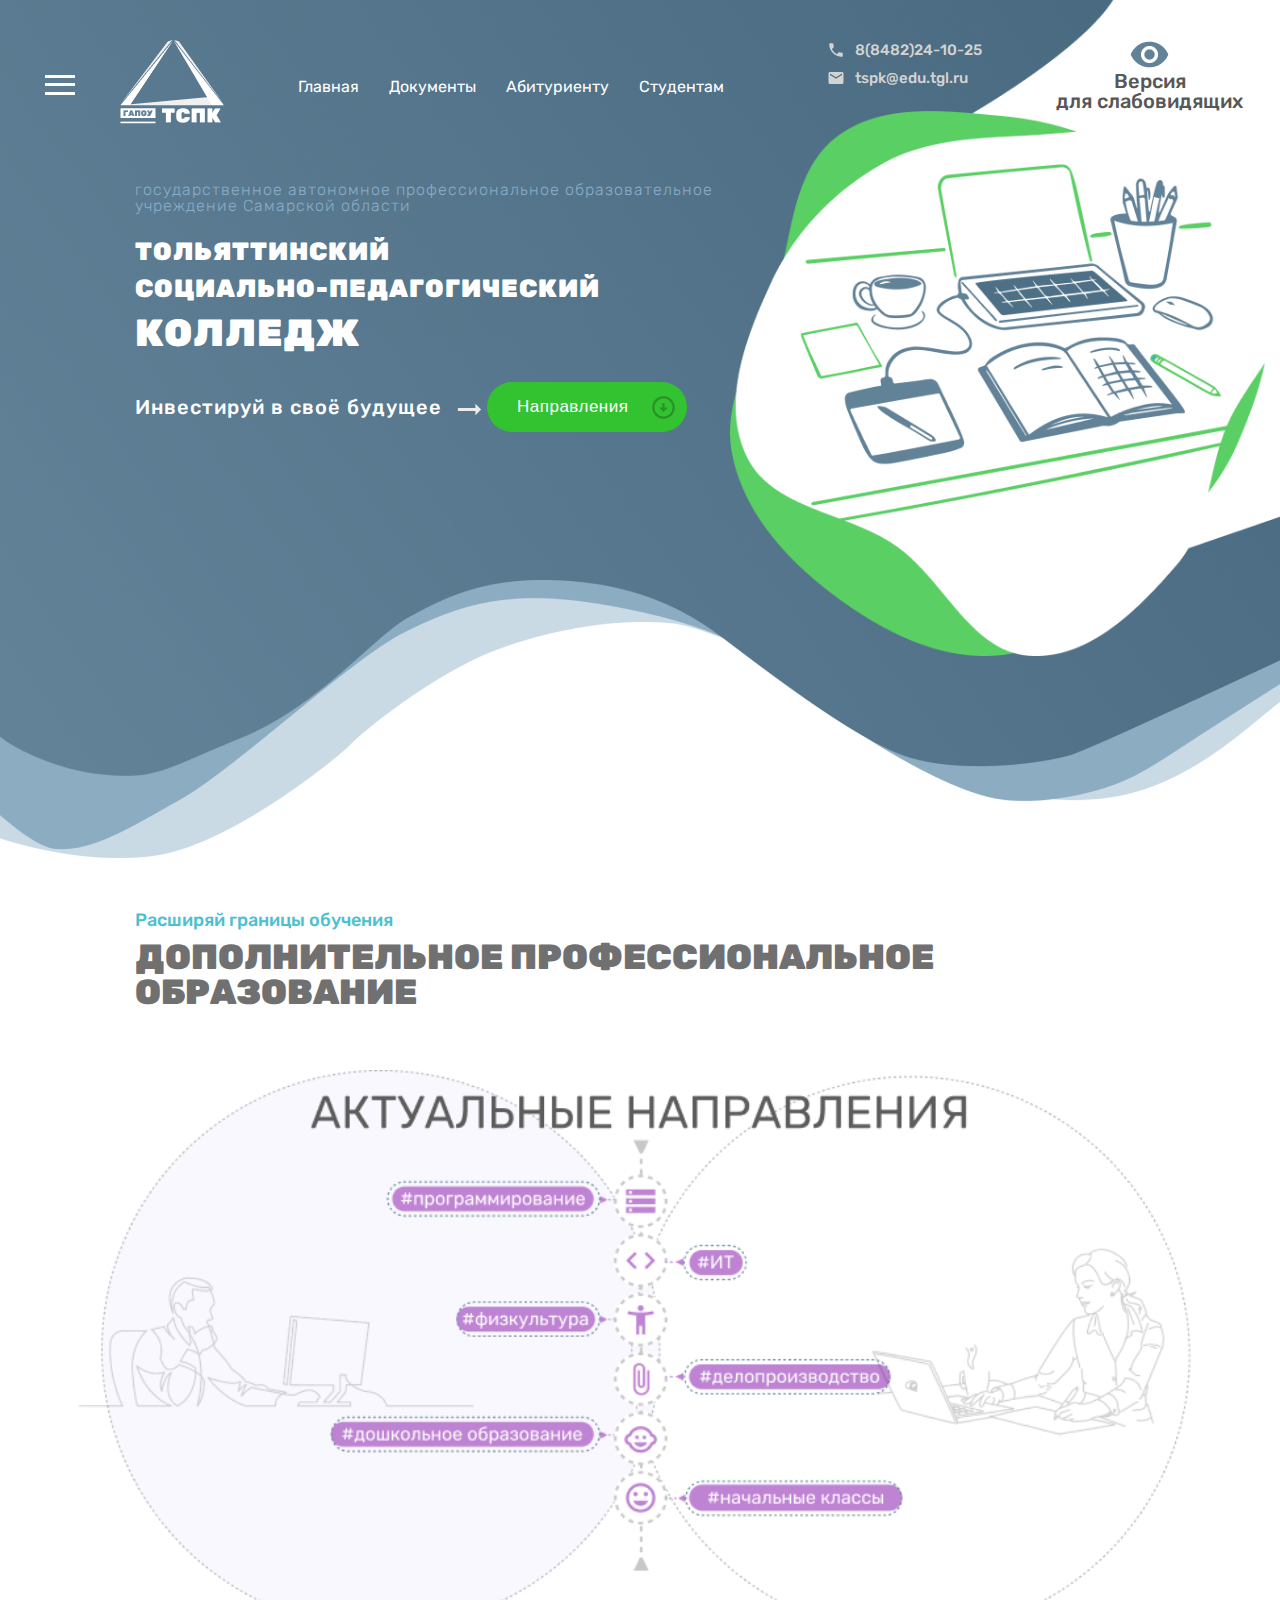
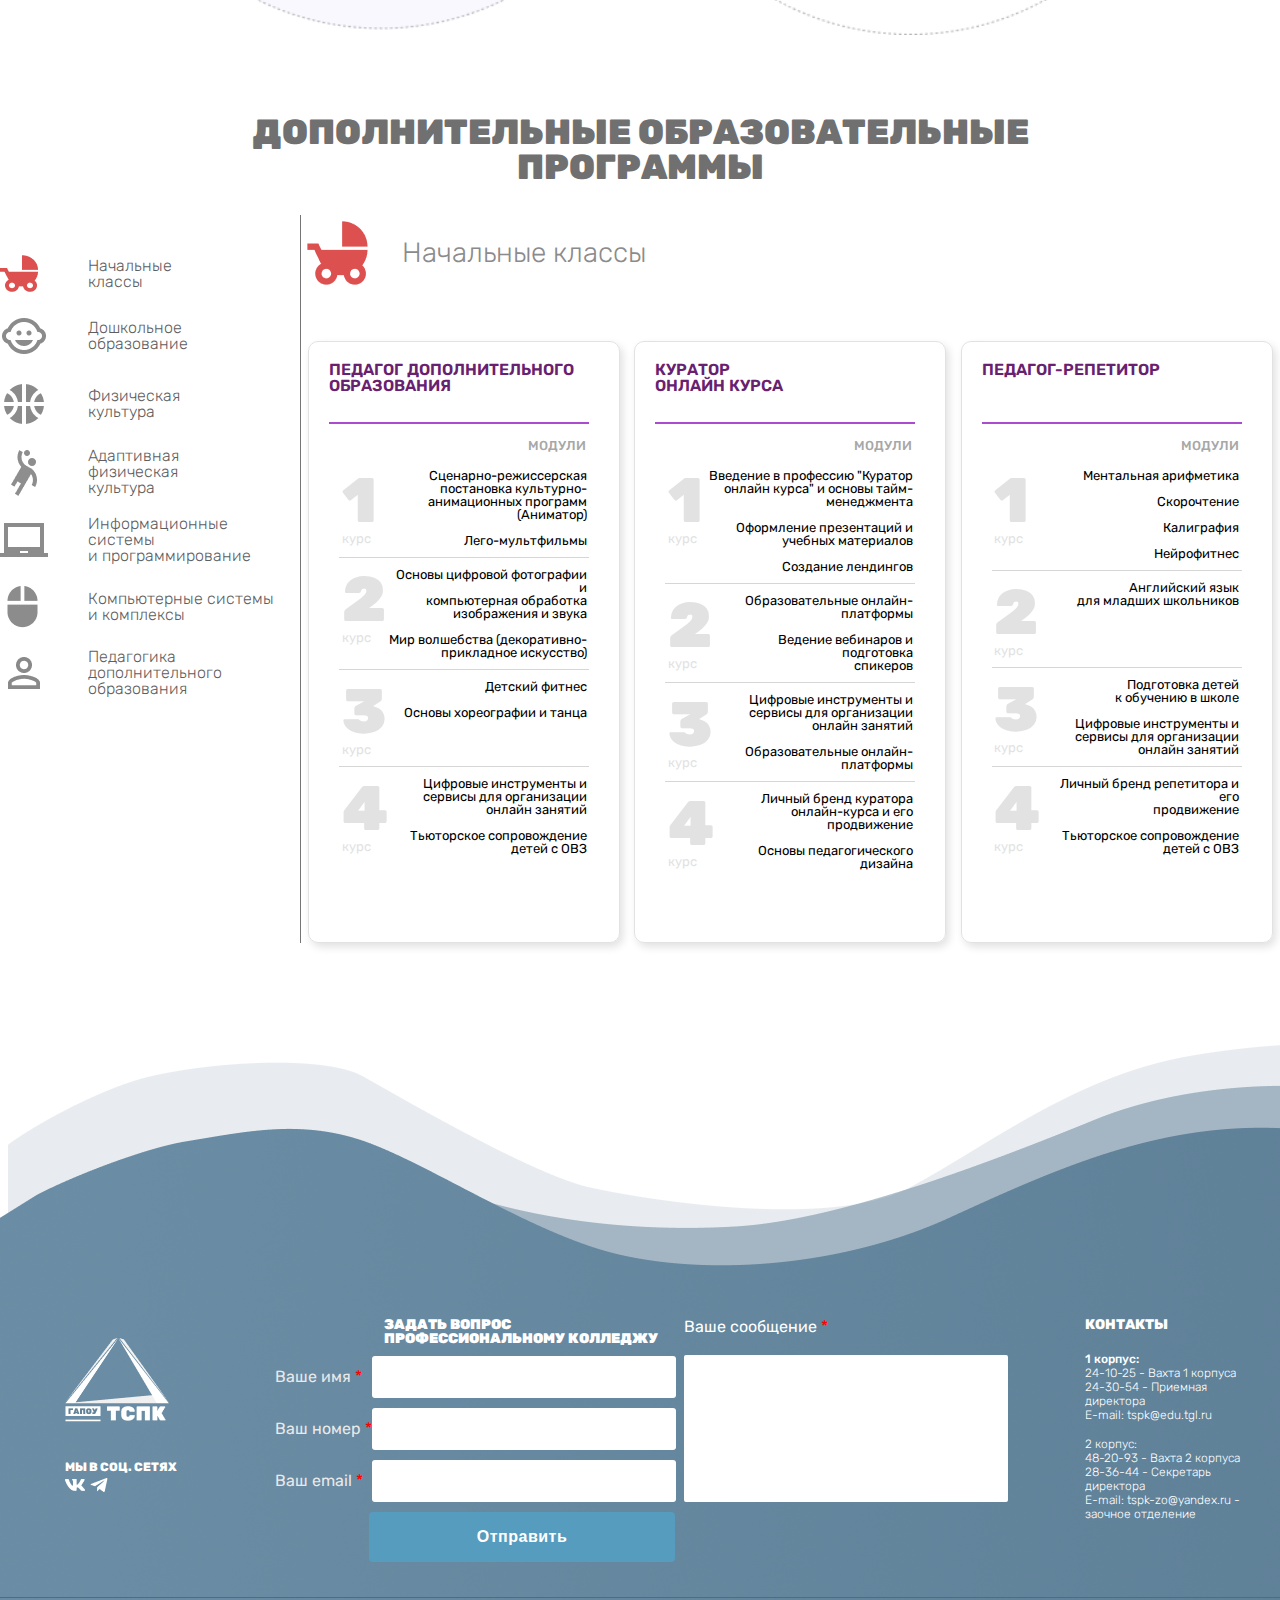
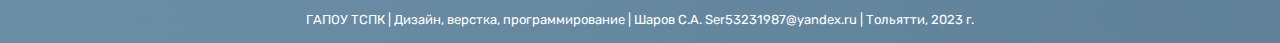
==== commit 3b930075: "fix" ====
--- a/additional.html
+++ b/additional.html
@@ -22,7 +22,7 @@
     crossorigin="anonymous">
   </script>
 
-    <title>ТСПК | Специальности</title>
+    <title>ТСПК | Дополнительное образование</title>
   </head>
   <body>
     <header>
@@ -276,7 +276,7 @@
           <li><a href="docsPage.html">Документы</a></li>
           <li><a href="specialties.html">Абитуриенту</a></li>
           <li><a href="">Студентам</a></li>
-          <li><a href="">Родителям</a></li>
+          <!-- <li><a href="">Родителям</a></li> -->
         </ul>
       </div>
       <div class="headerContacts">
